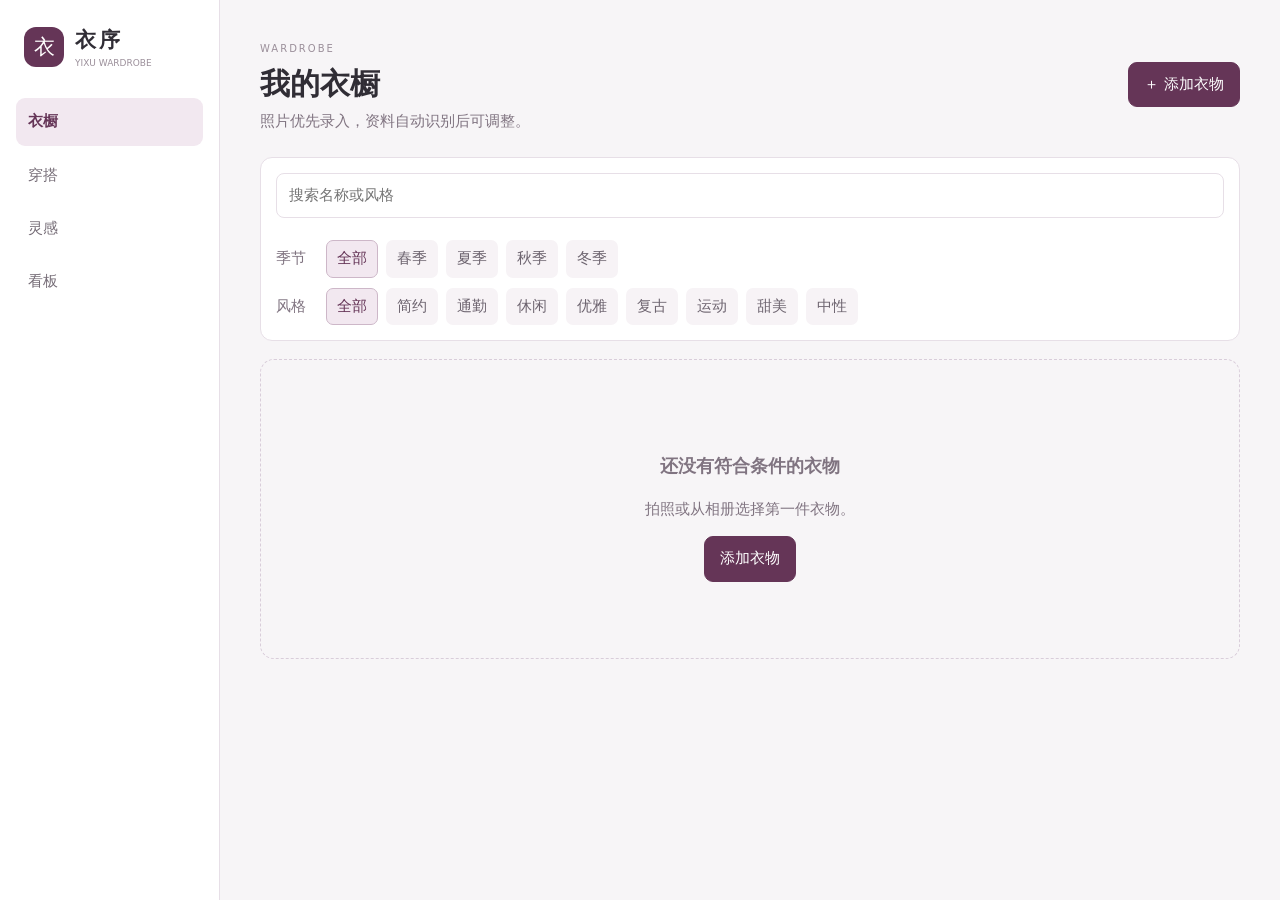
==== 衣序-离线版.html @ d44f5e80 "Add standalone offline HTML edition" ====
<!doctype html>
<html lang="zh-CN">
<head>
<meta charset="utf-8"><meta name="viewport" content="width=device-width,initial-scale=1,viewport-fit=cover">
<meta name="theme-color" content="#653557"><title>衣序 · 离线衣橱</title>
<style>
:root{--p:#653557;--ph:#7d4a6d;--bg:#f7f5f7;--card:#fff;--text:#302d35;--muted:#807481;--line:#e7dfe7;--soft:#f2e8f0;--danger:#a74455}*{box-sizing:border-box}body{margin:0;background:var(--bg);color:var(--text);font:15px/1.55 system-ui,"PingFang SC","Microsoft YaHei",sans-serif}button,input,select,textarea{font:inherit}button{cursor:pointer}.shell{min-height:100vh;padding-left:220px}.side{position:fixed;inset:0 auto 0 0;width:220px;background:#fff;border-right:1px solid var(--line);padding:24px 16px;z-index:10}.brand{display:flex;gap:11px;align-items:center;margin:0 8px 28px}.mark{width:40px;height:40px;border-radius:12px;background:var(--p);color:#fff;display:grid;place-items:center;font-size:21px}.brand b{font-size:21px;letter-spacing:3px}.brand small{display:block;color:#9b8f9a;font-size:9px}.nav{display:grid;gap:6px}.nav button,.bottom button{border:0;background:transparent;color:#766d77;border-radius:9px;padding:12px;text-align:left}.nav button.on,.bottom button.on{background:var(--soft);color:var(--p);font-weight:700}.main{padding:36px 40px 90px;max-width:1400px;margin:auto}.head{display:flex;align-items:center;justify-content:space-between;gap:16px;margin-bottom:24px}.head h1{font-size:30px;margin:2px 0}.head p{margin:0;color:var(--muted)}.eyebrow{font-size:10px;letter-spacing:2px;color:#9b8f9a}.btn{border:1px solid var(--line);background:#fff;color:var(--p);border-radius:9px;padding:10px 15px}.btn.primary{background:var(--p);border-color:var(--p);color:#fff}.filters{background:#fff;border:1px solid var(--line);border-radius:12px;padding:15px;margin-bottom:18px}.search{width:100%;border:1px solid var(--line);border-radius:8px;padding:10px 12px;margin-bottom:12px}.filter{display:flex;gap:8px;align-items:center;margin-top:10px;overflow:auto}.filter>span{color:var(--muted);min-width:42px}.chip{white-space:nowrap;border:1px solid transparent;background:#f7f3f6;color:#6e6570;border-radius:7px;padding:6px 10px}.chip.on{background:var(--soft);border-color:#cdb7c8;color:var(--p)}.grid{display:grid;grid-template-columns:repeat(4,minmax(0,1fr));gap:16px}.card{background:#fff;border:1px solid var(--line);border-radius:12px;overflow:hidden}.photo{height:220px;background:#fff;padding:12px;display:grid;place-items:center}.photo img{width:100%;height:100%;object-fit:contain}.body{padding:13px;border-top:1px solid #f1ebf0}.body b,.body small{display:block}.body small{color:var(--muted)}.empty{min-height:300px;border:1px dashed #d9cdda;border-radius:14px;display:grid;place-items:center;text-align:center;color:var(--muted);padding:30px}.modal{position:fixed;inset:0;background:#2d253080;z-index:50;display:grid;place-items:center;padding:12px}.dialog{background:#fff;width:min(720px,100%);max-height:94vh;overflow:auto;border-radius:16px;padding:24px}.dialog h2{margin:0}.dialog .close{float:right;border:0;background:transparent;font-size:22px}.upload{border:1px dashed #cdbdca;border-radius:11px;padding:12px;text-align:center;background:#fbf8fb}.preview{height:230px}.preview img{width:100%;height:100%;object-fit:contain}.upload-actions{display:flex;justify-content:center;gap:8px;margin-top:10px;flex-wrap:wrap}.form{display:grid;grid-template-columns:1fr 1fr;gap:12px;margin-top:14px}.form label,.full{display:grid;gap:5px;color:#756a74}.form input,.form select,.full input,.full textarea{width:100%;border:1px solid var(--line);border-radius:8px;padding:9px;background:#fff}.checks{display:flex;gap:12px;flex-wrap:wrap;margin:14px 0}.actions{display:flex;justify-content:flex-end;gap:8px;margin-top:18px}.outfits{display:grid;grid-template-columns:repeat(3,1fr);gap:15px}.collage{height:240px;display:grid;grid-template-columns:1fr 1fr;padding:10px}.collage img{width:100%;height:100%;object-fit:contain}.tryon{display:grid;grid-template-columns:1fr 1.2fr;gap:18px}.stage{height:430px;border:1px solid var(--line);border-radius:13px;position:relative;background:linear-gradient(45deg,#f4eff3 25%,transparent 25%),linear-gradient(-45deg,#f4eff3 25%,transparent 25%);background-size:20px 20px;overflow:hidden}.person{position:absolute;inset:22px;margin:auto;width:48%;height:88%;opacity:.48}.layer{position:absolute;width:44%;height:34%;object-fit:contain}.l0{left:2%;top:4%}.l1{right:2%;top:28%}.l2{left:2%;bottom:4%}.l3{right:2%;bottom:4%}.picker{max-height:430px;overflow:auto}.picker h3{font-size:13px;color:var(--muted)}.minis{display:grid;grid-template-columns:repeat(3,1fr);gap:7px}.minis button{border:1px solid var(--line);border-radius:8px;background:#fff;padding:5px}.minis button.on{border-color:var(--p);background:var(--soft)}.minis img{width:100%;height:72px;object-fit:contain}.inspo{columns:3;column-gap:15px}.inspo .card{break-inside:avoid;margin-bottom:15px}.inspo .photo{height:auto;aspect-ratio:4/5}.inspo .photo img{object-fit:cover}.metrics{display:grid;grid-template-columns:repeat(4,1fr);gap:12px}.metric,.panel{background:#fff;border:1px solid var(--line);border-radius:11px;padding:17px}.metric span{display:block;color:var(--muted);font-size:12px}.metric strong{font-size:27px}.panels{display:grid;grid-template-columns:1fr 1fr;gap:15px;margin-top:16px}.row{display:flex;align-items:center;gap:10px;border-bottom:1px solid #f0eaf0;padding:8px 0}.row img{width:45px;height:45px;object-fit:contain}.danger{color:var(--danger);border:0;background:transparent}.bottom{display:none}.toast{position:fixed;left:50%;bottom:20px;transform:translateX(-50%);background:#352c34;color:#fff;padding:9px 14px;border-radius:8px;z-index:80}
@media(max-width:800px){.shell{padding-left:0}.side{display:none}.main{padding:24px 15px 88px}.bottom{display:grid;position:fixed;bottom:0;left:0;right:0;height:68px;background:#fff;border-top:1px solid var(--line);grid-template-columns:repeat(4,1fr);z-index:20}.bottom button{text-align:center;font-size:12px;padding:5px}.head{align-items:flex-start;flex-wrap:wrap}.head .btn{flex:none}.grid{grid-template-columns:repeat(2,1fr);gap:10px}.photo{height:165px}.form,.tryon,.panels{grid-template-columns:1fr}.outfits{grid-template-columns:1fr}.stage{height:350px}.metrics{grid-template-columns:1fr 1fr}.inspo{columns:2}.picker{max-height:330px}}@media(max-width:430px){.inspo{columns:1}.minis{grid-template-columns:repeat(2,1fr)}}
</style></head>
<body><div class="shell"><aside class="side"><div class="brand"><span class="mark">衣</span><span><b>衣序</b><small>YIXU WARDROBE</small></span></div><nav class="nav" id="sideNav"></nav></aside><main class="main" id="app"></main><nav class="bottom" id="bottomNav"></nav></div><div id="overlay"></div><script>
const CATS=['上衣','裤装','半身裙','连衣裙','外套','鞋履','包袋','配饰','其他'],SEAS=['春季','夏季','秋季','冬季'],STYLES=['简约','通勤','休闲','优雅','复古','运动','甜美','中性'],THICK=['轻薄','适中','厚实'];
let page='closet',items=[],outfits=[],inspirations=[],season='',style='',query='',draft=null,selected=[];const app=document.querySelector('#app'),overlay=document.querySelector('#overlay');
function db(){return new Promise((ok,no)=>{const q=indexedDB.open('yixu-standalone',1);q.onupgradeneeded=()=>['items','outfits','inspirations'].forEach(s=>q.result.objectStoreNames.contains(s)||q.result.createObjectStore(s,{keyPath:'id'}));q.onsuccess=()=>ok(q.result);q.onerror=()=>no(q.error)})}
async function all(store){const d=await db();return new Promise((ok,no)=>{const q=d.transaction(store).objectStore(store).getAll();q.onsuccess=()=>ok(q.result);q.onerror=()=>no(q.error)})}async function put(store,value){const d=await db();return new Promise((ok,no)=>{const q=d.transaction(store,'readwrite').objectStore(store).put(value);q.onsuccess=ok;q.onerror=()=>no(q.error)})}async function del(store,id){const d=await db();return new Promise(ok=>{const q=d.transaction(store,'readwrite').objectStore(store).delete(id);q.onsuccess=ok})}
async function load(){[items,outfits,inspirations]=await Promise.all([all('items'),all('outfits'),all('inspirations')]);render()}
const nav=[['closet','衣橱'],['outfits','穿搭'],['inspiration','灵感'],['dashboard','看板']];function navs(){for(const id of ['sideNav','bottomNav'])document.querySelector('#'+id).innerHTML=nav.map(([k,v])=>`<button class="${page===k?'on':''}" onclick="go('${k}')">${v}</button>`).join('')}function go(p){page=p;navs();render()}
function esc(v=''){return String(v).replace(/[&<>"']/g,c=>({'&':'&amp;','<':'&lt;','>':'&gt;','"':'&quot;',"'":'&#39;'}[c]))}function url(blob){return URL.createObjectURL(blob)}function toast(s){const n=document.createElement('div');n.className='toast';n.textContent=s;document.body.append(n);setTimeout(()=>n.remove(),1800)}
function head(en,title,copy,action=''){return `<div class="head"><div><span class="eyebrow">${en}</span><h1>${title}</h1><p>${copy}</p></div>${action}</div>`}
function render(){navs();if(page==='closet')closet();if(page==='outfits')outfitPage();if(page==='inspiration')inspoPage();if(page==='dashboard')dashboard()}
function closet(){const result=items.filter(x=>(!query||[x.name,x.category,...x.styles].join(' ').toLowerCase().includes(query.toLowerCase()))&&(!season||x.seasons.includes(season))&&(!style||x.styles.includes(style)));app.innerHTML=head('WARDROBE','我的衣橱','照片优先录入，资料自动识别后可调整。','<button class="btn primary" onclick="addItem()">＋ 添加衣物</button>')+`<section class="filters"><input class="search" placeholder="搜索名称或风格" value="${esc(query)}" oninput="query=this.value;closet()"><div class="filter"><span>季节</span>${['',...SEAS].map(x=>`<button class="chip ${season===x?'on':''}" onclick="season='${x}';closet()">${x||'全部'}</button>`).join('')}</div><div class="filter"><span>风格</span>${['',...STYLES].map(x=>`<button class="chip ${style===x?'on':''}" onclick="style='${x}';closet()">${x||'全部'}</button>`).join('')}</div></section>`+(result.length?`<div class="grid">${result.map(x=>`<article class="card"><div class="photo"><img src="${url(x.image)}"></div><div class="body"><b>${esc(x.category)}</b><small>${esc(x.color)} · ${esc(x.seasons.join(' / ')||'未设季节')}</small><small>${esc(x.styles.join(' / ')||'未设风格')}</small><button class="danger" onclick="removeItem('${x.id}')">删除</button></div></article>`).join('')}</div>`:`<div class="empty"><div><h3>还没有符合条件的衣物</h3><p>拍照或从相册选择第一件衣物。</p><button class="btn primary" onclick="addItem()">添加衣物</button></div></div>`)}
function addItem(){draft={category:'',color:'',seasons:[],styles:[],thickness:'',brand:'',price:'',purchaseDate:'',notes:'',image:null};itemModal()}
function itemModal(){overlay.innerHTML=`<div class="modal"><section class="dialog"><button class="close" onclick="closeModal()">×</button><h2>添加衣物</h2><p>照片在本机处理为透明背景，并进行基础识别。</p><div class="upload">${draft.image?`<div class="preview"><img src="${url(draft.image)}"></div>`:'<div class="preview" style="display:grid;place-items:center">添加衣物照片 *</div>'}<div class="upload-actions"><label class="btn">从相册选择<input hidden type="file" accept="image/*" onchange="pickPhoto(this.files[0])"></label><label class="btn">拍照<input hidden type="file" accept="image/*" capture="environment" onchange="pickPhoto(this.files[0])"></label></div></div><div class="form"><label>分类<select onchange="draft.category=this.value">${opts(CATS,draft.category)}</select></label><label>颜色<input value="${esc(draft.color)}" onchange="draft.color=this.value"></label><label>薄厚<select onchange="draft.thickness=this.value">${opts(THICK,draft.thickness)}</select></label><label>风格<select onchange="draft.styles=this.value?[this.value]:[]">${opts(STYLES,draft.styles[0])}</select></label><label>品牌<input value="${esc(draft.brand)}" onchange="draft.brand=this.value"></label><label>购买价格<input type="number" min="0" value="${draft.price}" onchange="draft.price=this.value"></label><label>购买日期<input type="date" value="${draft.purchaseDate}" onchange="draft.purchaseDate=this.value"></label></div><div class="checks">${SEAS.map(s=>`<label><input type="checkbox" ${draft.seasons.includes(s)?'checked':''} onchange="this.checked?draft.seasons.push('${s}'):draft.seasons=draft.seasons.filter(x=>x!=='${s}')">${s}</label>`).join('')}</div><label class="full">备注<textarea onchange="draft.notes=this.value">${esc(draft.notes)}</textarea></label><div class="actions"><button class="btn" onclick="closeModal()">取消</button><button class="btn primary" onclick="saveItem()">保存衣物</button></div></section></div>`}
function opts(arr,value){return '<option value="">请选择</option>'+arr.map(x=>`<option ${x===value?'selected':''}>${x}</option>`).join('')}
async function pickPhoto(file){if(!file)return;toast('正在本机处理照片…');const out=await processImage(file);Object.assign(draft,out.tags,{image:out.image,name:out.tags.color+out.tags.category});itemModal();toast('已完成透明化和基础识别')}
async function processImage(file){const bm=await createImageBitmap(file),scale=Math.min(1,1200/Math.max(bm.width,bm.height)),c=document.createElement('canvas');c.width=bm.width*scale;c.height=bm.height*scale;const x=c.getContext('2d',{willReadFrequently:true});x.drawImage(bm,0,0,c.width,c.height);bm.close();const d=x.getImageData(0,0,c.width,c.height),p=d.data,w=c.width,h=c.height,ids=[0,(w-1)*4,(h-1)*w*4,(h*w-1)*4],bg=[0,1,2].map(k=>ids.reduce((s,i)=>s+p[i+k],0)/4);let R=0,G=0,B=0,n=0,minX=w,maxX=0,minY=h,maxY=0;for(let yy=0;yy<h;yy++)for(let xx=0;xx<w;xx++){let i=(yy*w+xx)*4,dd=Math.hypot(p[i]-bg[0],p[i+1]-bg[1],p[i+2]-bg[2]);if(dd<34)p[i+3]=0;else{R+=p[i];G+=p[i+1];B+=p[i+2];n++;minX=Math.min(minX,xx);maxX=Math.max(maxX,xx);minY=Math.min(minY,yy);maxY=Math.max(maxY,yy)}}x.putImageData(d,0,0);R/=n;G/=n;B/=n;const colors=[['黑色',30,30,30],['白色',235,235,235],['灰色',135,135,135],['米色',210,195,165],['棕色',115,74,48],['红色',180,55,58],['粉色',220,145,165],['绿色',70,130,85],['蓝色',65,105,170],['紫色',120,80,145]];let color=colors.sort((a,b)=>Math.hypot(R-a[1],G-a[2],B-a[3])-Math.hypot(R-b[1],G-b[2],B-b[3]))[0][0],ratio=(maxX-minX)/Math.max(1,maxY-minY),category=ratio>1.35?'配饰':ratio<.42?'裤装':'上衣',thickness=category==='外套'?'厚实':category.includes('裙')?'轻薄':'适中',seasons=thickness==='厚实'?['秋季','冬季']:thickness==='轻薄'?['春季','夏季']:['春季','秋季'],styles=[(R+G+B)/3>185?'简约':(R+G+B)/3<80?'通勤':'休闲'];const image=await new Promise(ok=>c.toBlob(ok,'image/png'));return{image,tags:{category,color,thickness,seasons,styles}}}
async function saveItem(){if(!draft.image)return toast('请先添加照片');if(!draft.category)return toast('请选择分类');draft.id=crypto.randomUUID();draft.createdAt=new Date().toISOString();draft.price=draft.price?Number(draft.price):null;await put('items',draft);closeModal();await load();toast('衣物已保存')}
async function removeItem(id){if(!confirm('确定删除这件衣物吗？'))return;await del('items',id);await load()}
function closeModal(){overlay.innerHTML=''}
function outfitPage(){app.innerHTML=head('OUTFITS','穿搭试衣间','从衣橱挑选单品，在虚拟小人上组合预览。','<button class="btn primary" onclick="openTryon()">＋ 创建穿搭</button>')+(outfits.length?`<div class="outfits">${outfits.map(o=>`<article class="card"><div class="collage">${o.itemIds.map(id=>{const x=items.find(i=>i.id===id);return x?`<img src="${url(x.image)}">`:''}).join('')}</div><div class="body"><b>${o.itemIds.length} 件单品</b><button class="danger" onclick="removeOutfit('${o.id}')">删除</button></div></article>`).join('')}</div>`:'<div class="empty"><div><h3>还没有穿搭方案</h3><button class="btn primary" onclick="openTryon()">开始搭配</button></div></div>')}
function openTryon(){selected=[];tryonModal()}function group(cat){return ['上衣'].includes(cat)?'上装':['裤装','半身裙','连衣裙'].includes(cat)?'下装':cat==='外套'?'外套':'鞋包配饰'}function choose(id){const item=items.find(x=>x.id===id),g=group(item.category);selected=selected.filter(x=>group(items.find(i=>i.id===x).category)!==g);selected.push(id);tryonModal()}
function tryonModal(){const chosen=selected.map(id=>items.find(x=>x.id===id));overlay.innerHTML=`<div class="modal"><section class="dialog"><button class="close" onclick="closeModal()">×</button><h2>虚拟试衣</h2><div class="tryon"><div class="stage"><svg class="person" viewBox="0 0 100 260"><circle cx="50" cy="27" r="22" fill="#bdaab7"/><path d="M28 55 Q50 44 72 55 L83 145 68 155 72 253 53 253 50 167 47 253 28 253 32 155 17 145Z" fill="#bdaab7"/></svg>${chosen.map((x,i)=>`<img class="layer l${i}" src="${url(x.image)}">`).join('')}</div><div class="picker">${['上装','下装','外套','鞋包配饰'].map(g=>`<h3>${g}</h3><div class="minis">${items.filter(x=>group(x.category)===g).map(x=>`<button class="${selected.includes(x.id)?'on':''}" onclick="choose('${x.id}')"><img src="${url(x.image)}"><small>${x.category}</small></button>`).join('')}</div>`).join('')}</div></div><div class="actions"><button class="btn" onclick="closeModal()">取消</button><button class="btn primary" onclick="saveOutfit()">保存方案</button></div></section></div>`}
async function saveOutfit(){if(!selected.length)return toast('请先选择衣物');await put('outfits',{id:crypto.randomUUID(),itemIds:[...selected],createdAt:new Date().toISOString()});closeModal();await load();toast('穿搭已保存')}async function removeOutfit(id){await del('outfits',id);await load()}
function inspoPage(){app.innerHTML=head('INSPIRATION','收藏灵感','只保存参考图片，以及可选的品牌、价格和想买的单品。','<button class="btn primary" onclick="inspoModal()">＋ 上传灵感</button>')+(inspirations.length?`<div class="inspo">${inspirations.map(x=>`<article class="card"><div class="photo"><img src="${url(x.image)}"></div><div class="body">${x.brand?`<small>品牌：${esc(x.brand)}</small>`:''}${x.price?`<small>价格：¥${x.price}</small>`:''}${x.wanted?`<small>想买：${esc(x.wanted)}</small>`:''}<button class="danger" onclick="removeInspo('${x.id}')">删除</button></div></article>`).join('')}</div>`:'<div class="empty"><div><h3>还没有收藏灵感</h3><button class="btn primary" onclick="inspoModal()">上传图片</button></div></div>')}
function inspoModal(){draft={image:null,brand:'',price:'',wanted:''};overlay.innerHTML=`<div class="modal"><section class="dialog"><button class="close" onclick="closeModal()">×</button><h2>上传穿搭参考</h2><label class="upload"><div class="preview" style="display:grid;place-items:center">选择穿搭图片 *</div><input hidden type="file" accept="image/*" onchange="draft.image=this.files[0];toast('图片已选择')"></label><div class="form"><label>品牌（选填）<input onchange="draft.brand=this.value"></label><label>价格（选填）<input type="number" min="0" onchange="draft.price=this.value"></label></div><label class="full">想买的单品（选填）<input onchange="draft.wanted=this.value"></label><div class="actions"><button class="btn" onclick="closeModal()">取消</button><button class="btn primary" onclick="saveInspo()">收藏</button></div></section></div>`}
async function saveInspo(){if(!draft.image)return toast('请先选择图片');await put('inspirations',{...draft,id:crypto.randomUUID(),price:draft.price?Number(draft.price):null,createdAt:new Date().toISOString()});closeModal();await load()}async function removeInspo(id){await del('inspirations',id);await load()}
function dashboard(){const month=new Date().toISOString().slice(0,7),buy=items.filter(x=>x.purchaseDate&&x.purchaseDate.startsWith(month)),idle=items.filter(x=>x.status==='闲置');app.innerHTML=head('MONTHLY REVIEW','月度复盘','根据本机衣橱数据回顾购买与风格。')+`<div class="metrics"><div class="metric"><span>衣物</span><strong>${items.length}</strong></div><div class="metric"><span>本月购买</span><strong>${buy.length}</strong></div><div class="metric"><span>穿搭方案</span><strong>${outfits.length}</strong></div><div class="metric"><span>灵感</span><strong>${inspirations.length}</strong></div></div><div class="panels"><section class="panel"><h2>本月购买</h2>${buy.length?buy.map(x=>`<div class="row"><img src="${url(x.image)}"><b>${x.category}</b></div>`).join(''):'<p>本月还没有购买记录。</p>'}<button class="btn" onclick="go('closet')">打开衣橱</button></section><section class="panel"><h2>下月风格方向</h2><div>${[...new Set(items.flatMap(x=>x.styles))].map(x=>`<span class="chip on">${x}</span>`).join('')||'<p>收藏灵感后再慢慢确定。</p>'}</div><button class="btn" onclick="go('inspiration')">连接灵感页</button></section></div>`}
load().catch(e=>{app.innerHTML='<div class="empty"><div><h3>无法打开本地数据</h3><p>'+esc(e.message)+'</p></div></div>'});
</script></body></html>
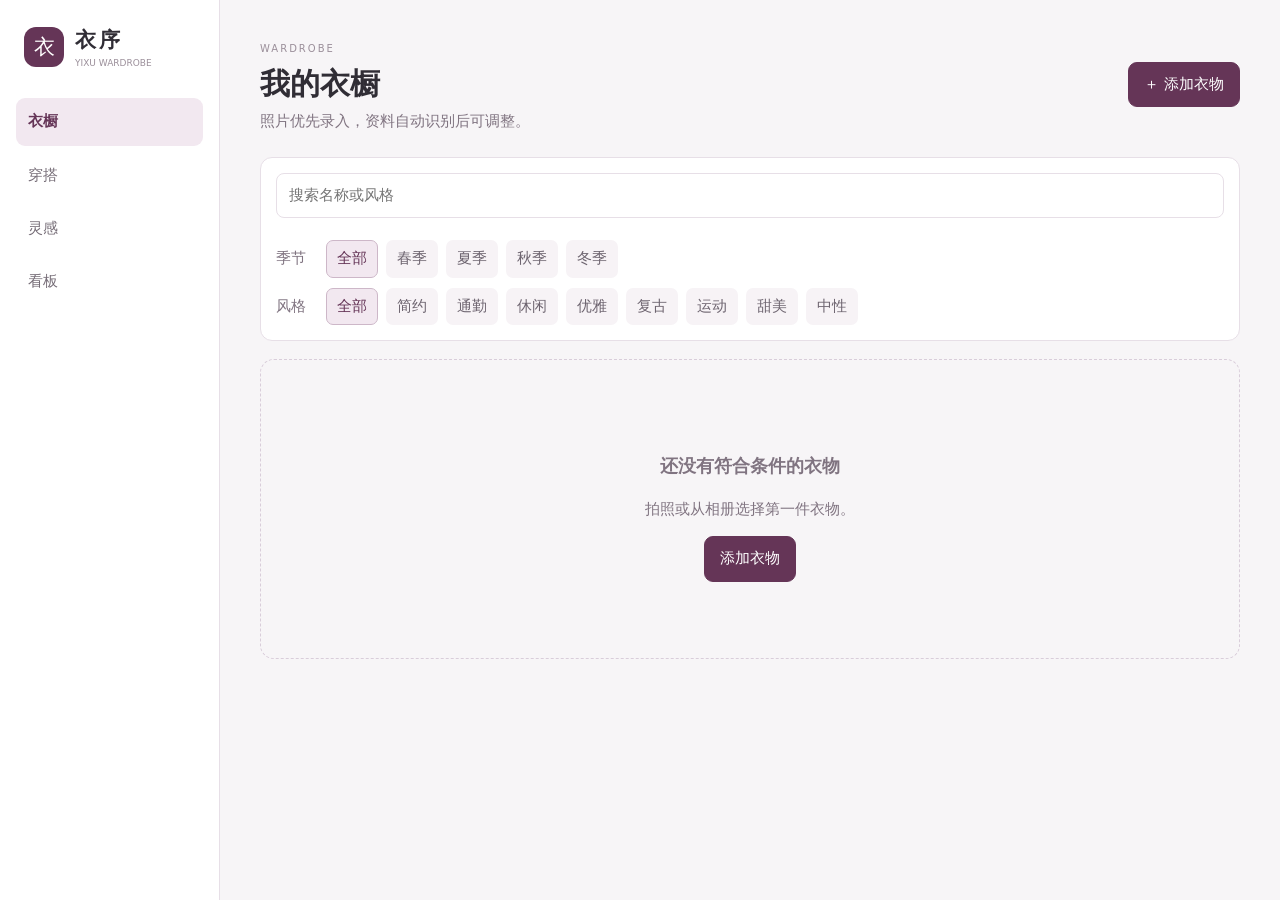
==== commit 4f0c1565: "Add swipeable wardrobe categories and counts" ====
--- a/衣序-离线版.html
+++ b/衣序-离线版.html
@@ -4,8 +4,8 @@
 <meta charset="utf-8"><meta name="viewport" content="width=device-width,initial-scale=1,viewport-fit=cover">
 <meta name="theme-color" content="#653557"><title>衣序 · 离线衣橱</title>
 <style>
-:root{--p:#653557;--ph:#7d4a6d;--bg:#f7f5f7;--card:#fff;--text:#302d35;--muted:#807481;--line:#e7dfe7;--soft:#f2e8f0;--danger:#a74455}*{box-sizing:border-box}body{margin:0;background:var(--bg);color:var(--text);font:15px/1.55 system-ui,"PingFang SC","Microsoft YaHei",sans-serif}button,input,select,textarea{font:inherit}button{cursor:pointer}.shell{min-height:100vh;padding-left:220px}.side{position:fixed;inset:0 auto 0 0;width:220px;background:#fff;border-right:1px solid var(--line);padding:24px 16px;z-index:10}.brand{display:flex;gap:11px;align-items:center;margin:0 8px 28px}.mark{width:40px;height:40px;border-radius:12px;background:var(--p);color:#fff;display:grid;place-items:center;font-size:21px}.brand b{font-size:21px;letter-spacing:3px}.brand small{display:block;color:#9b8f9a;font-size:9px}.nav{display:grid;gap:6px}.nav button,.bottom button{border:0;background:transparent;color:#766d77;border-radius:9px;padding:12px;text-align:left}.nav button.on,.bottom button.on{background:var(--soft);color:var(--p);font-weight:700}.main{padding:36px 40px 90px;max-width:1400px;margin:auto}.head{display:flex;align-items:center;justify-content:space-between;gap:16px;margin-bottom:24px}.head h1{font-size:30px;margin:2px 0}.head p{margin:0;color:var(--muted)}.eyebrow{font-size:10px;letter-spacing:2px;color:#9b8f9a}.btn{border:1px solid var(--line);background:#fff;color:var(--p);border-radius:9px;padding:10px 15px}.btn.primary{background:var(--p);border-color:var(--p);color:#fff}.filters{background:#fff;border:1px solid var(--line);border-radius:12px;padding:15px;margin-bottom:18px}.search{width:100%;border:1px solid var(--line);border-radius:8px;padding:10px 12px;margin-bottom:12px}.filter{display:flex;gap:8px;align-items:center;margin-top:10px;overflow:auto}.filter>span{color:var(--muted);min-width:42px}.chip{white-space:nowrap;border:1px solid transparent;background:#f7f3f6;color:#6e6570;border-radius:7px;padding:6px 10px}.chip.on{background:var(--soft);border-color:#cdb7c8;color:var(--p)}.grid{display:grid;grid-template-columns:repeat(4,minmax(0,1fr));gap:16px}.card{background:#fff;border:1px solid var(--line);border-radius:12px;overflow:hidden}.photo{height:220px;background:#fff;padding:12px;display:grid;place-items:center}.photo img{width:100%;height:100%;object-fit:contain}.body{padding:13px;border-top:1px solid #f1ebf0}.body b,.body small{display:block}.body small{color:var(--muted)}.empty{min-height:300px;border:1px dashed #d9cdda;border-radius:14px;display:grid;place-items:center;text-align:center;color:var(--muted);padding:30px}.modal{position:fixed;inset:0;background:#2d253080;z-index:50;display:grid;place-items:center;padding:12px}.dialog{background:#fff;width:min(720px,100%);max-height:94vh;overflow:auto;border-radius:16px;padding:24px}.dialog h2{margin:0}.dialog .close{float:right;border:0;background:transparent;font-size:22px}.upload{border:1px dashed #cdbdca;border-radius:11px;padding:12px;text-align:center;background:#fbf8fb}.preview{height:230px}.preview img{width:100%;height:100%;object-fit:contain}.upload-actions{display:flex;justify-content:center;gap:8px;margin-top:10px;flex-wrap:wrap}.form{display:grid;grid-template-columns:1fr 1fr;gap:12px;margin-top:14px}.form label,.full{display:grid;gap:5px;color:#756a74}.form input,.form select,.full input,.full textarea{width:100%;border:1px solid var(--line);border-radius:8px;padding:9px;background:#fff}.checks{display:flex;gap:12px;flex-wrap:wrap;margin:14px 0}.actions{display:flex;justify-content:flex-end;gap:8px;margin-top:18px}.outfits{display:grid;grid-template-columns:repeat(3,1fr);gap:15px}.collage{height:240px;display:grid;grid-template-columns:1fr 1fr;padding:10px}.collage img{width:100%;height:100%;object-fit:contain}.tryon{display:grid;grid-template-columns:1fr 1.2fr;gap:18px}.stage{height:430px;border:1px solid var(--line);border-radius:13px;position:relative;background:linear-gradient(45deg,#f4eff3 25%,transparent 25%),linear-gradient(-45deg,#f4eff3 25%,transparent 25%);background-size:20px 20px;overflow:hidden}.person{position:absolute;inset:22px;margin:auto;width:48%;height:88%;opacity:.48}.layer{position:absolute;width:44%;height:34%;object-fit:contain}.l0{left:2%;top:4%}.l1{right:2%;top:28%}.l2{left:2%;bottom:4%}.l3{right:2%;bottom:4%}.picker{max-height:430px;overflow:auto}.picker h3{font-size:13px;color:var(--muted)}.minis{display:grid;grid-template-columns:repeat(3,1fr);gap:7px}.minis button{border:1px solid var(--line);border-radius:8px;background:#fff;padding:5px}.minis button.on{border-color:var(--p);background:var(--soft)}.minis img{width:100%;height:72px;object-fit:contain}.inspo{columns:3;column-gap:15px}.inspo .card{break-inside:avoid;margin-bottom:15px}.inspo .photo{height:auto;aspect-ratio:4/5}.inspo .photo img{object-fit:cover}.metrics{display:grid;grid-template-columns:repeat(4,1fr);gap:12px}.metric,.panel{background:#fff;border:1px solid var(--line);border-radius:11px;padding:17px}.metric span{display:block;color:var(--muted);font-size:12px}.metric strong{font-size:27px}.panels{display:grid;grid-template-columns:1fr 1fr;gap:15px;margin-top:16px}.row{display:flex;align-items:center;gap:10px;border-bottom:1px solid #f0eaf0;padding:8px 0}.row img{width:45px;height:45px;object-fit:contain}.danger{color:var(--danger);border:0;background:transparent}.bottom{display:none}.toast{position:fixed;left:50%;bottom:20px;transform:translateX(-50%);background:#352c34;color:#fff;padding:9px 14px;border-radius:8px;z-index:80}
-@media(max-width:800px){.shell{padding-left:0}.side{display:none}.main{padding:24px 15px 88px}.bottom{display:grid;position:fixed;bottom:0;left:0;right:0;height:68px;background:#fff;border-top:1px solid var(--line);grid-template-columns:repeat(4,1fr);z-index:20}.bottom button{text-align:center;font-size:12px;padding:5px}.head{align-items:flex-start;flex-wrap:wrap}.head .btn{flex:none}.grid{grid-template-columns:repeat(2,1fr);gap:10px}.photo{height:165px}.form,.tryon,.panels{grid-template-columns:1fr}.outfits{grid-template-columns:1fr}.stage{height:350px}.metrics{grid-template-columns:1fr 1fr}.inspo{columns:2}.picker{max-height:330px}}@media(max-width:430px){.inspo{columns:1}.minis{grid-template-columns:repeat(2,1fr)}}
+:root{--p:#653557;--ph:#7d4a6d;--bg:#f7f5f7;--card:#fff;--text:#302d35;--muted:#807481;--line:#e7dfe7;--soft:#f2e8f0;--danger:#a74455}*{box-sizing:border-box}body{margin:0;background:var(--bg);color:var(--text);font:15px/1.55 system-ui,"PingFang SC","Microsoft YaHei",sans-serif}button,input,select,textarea{font:inherit}button{cursor:pointer}.shell{min-height:100vh;padding-left:220px}.side{position:fixed;inset:0 auto 0 0;width:220px;background:#fff;border-right:1px solid var(--line);padding:24px 16px;z-index:10}.brand{display:flex;gap:11px;align-items:center;margin:0 8px 28px}.mark{width:40px;height:40px;border-radius:12px;background:var(--p);color:#fff;display:grid;place-items:center;font-size:21px}.brand b{font-size:21px;letter-spacing:3px}.brand small{display:block;color:#9b8f9a;font-size:9px}.nav{display:grid;gap:6px}.nav button,.bottom button{border:0;background:transparent;color:#766d77;border-radius:9px;padding:12px;text-align:left}.nav button.on,.bottom button.on{background:var(--soft);color:var(--p);font-weight:700}.main{padding:36px 40px 90px;max-width:1400px;margin:auto}.head{display:flex;align-items:center;justify-content:space-between;gap:16px;margin-bottom:24px}.head h1{font-size:30px;margin:2px 0}.head p{margin:0;color:var(--muted)}.eyebrow{font-size:10px;letter-spacing:2px;color:#9b8f9a}.btn{border:1px solid var(--line);background:#fff;color:var(--p);border-radius:9px;padding:10px 15px}.btn.primary{background:var(--p);border-color:var(--p);color:#fff}.filters{background:#fff;border:1px solid var(--line);border-radius:12px;padding:15px;margin-bottom:18px}.search{width:100%;border:1px solid var(--line);border-radius:8px;padding:10px 12px;margin-bottom:12px}.filter{display:flex;gap:8px;align-items:center;margin-top:10px;overflow:auto}.filter>span{color:var(--muted);min-width:42px}.chip{white-space:nowrap;border:1px solid transparent;background:#f7f3f6;color:#6e6570;border-radius:7px;padding:6px 10px}.chip.on{background:var(--soft);border-color:#cdb7c8;color:var(--p)}.grid{display:grid;grid-template-columns:repeat(4,minmax(0,1fr));gap:16px}.card{background:#fff;border:1px solid var(--line);border-radius:12px;overflow:hidden}.closet-groups{display:grid;gap:16px}.category-section{background:#fff;border:1px solid var(--line);border-radius:12px;padding:15px}.category-head{display:flex;align-items:center;justify-content:space-between;margin-bottom:12px}.category-head h2{font-size:17px;margin:0}.category-head span{color:var(--muted);font-size:13px}.category-rail{display:flex;gap:12px;overflow-x:auto;overscroll-behavior-inline:contain;scroll-snap-type:inline mandatory;scrollbar-width:thin;padding:1px 1px 8px;-webkit-overflow-scrolling:touch}.category-rail .card{flex:0 0 210px;scroll-snap-align:start}.photo{height:220px;background:#fff;padding:12px;display:grid;place-items:center}.photo img{width:100%;height:100%;object-fit:contain}.body{padding:13px;border-top:1px solid #f1ebf0}.body b,.body small{display:block}.body small{color:var(--muted)}.empty{min-height:300px;border:1px dashed #d9cdda;border-radius:14px;display:grid;place-items:center;text-align:center;color:var(--muted);padding:30px}.modal{position:fixed;inset:0;background:#2d253080;z-index:50;display:grid;place-items:center;padding:12px}.dialog{background:#fff;width:min(720px,100%);max-height:94vh;overflow:auto;border-radius:16px;padding:24px}.dialog h2{margin:0}.dialog .close{float:right;border:0;background:transparent;font-size:22px}.upload{border:1px dashed #cdbdca;border-radius:11px;padding:12px;text-align:center;background:#fbf8fb}.preview{height:230px}.preview img{width:100%;height:100%;object-fit:contain}.upload-actions{display:flex;justify-content:center;gap:8px;margin-top:10px;flex-wrap:wrap}.form{display:grid;grid-template-columns:1fr 1fr;gap:12px;margin-top:14px}.form label,.full{display:grid;gap:5px;color:#756a74}.form input,.form select,.full input,.full textarea{width:100%;border:1px solid var(--line);border-radius:8px;padding:9px;background:#fff}.checks{display:flex;gap:12px;flex-wrap:wrap;margin:14px 0}.actions{display:flex;justify-content:flex-end;gap:8px;margin-top:18px}.outfits{display:grid;grid-template-columns:repeat(3,1fr);gap:15px}.collage{height:240px;display:grid;grid-template-columns:1fr 1fr;padding:10px}.collage img{width:100%;height:100%;object-fit:contain}.tryon{display:grid;grid-template-columns:1fr 1.2fr;gap:18px}.stage{height:430px;border:1px solid var(--line);border-radius:13px;position:relative;background:linear-gradient(45deg,#f4eff3 25%,transparent 25%),linear-gradient(-45deg,#f4eff3 25%,transparent 25%);background-size:20px 20px;overflow:hidden}.person{position:absolute;inset:22px;margin:auto;width:48%;height:88%;opacity:.48}.layer{position:absolute;width:44%;height:34%;object-fit:contain}.l0{left:2%;top:4%}.l1{right:2%;top:28%}.l2{left:2%;bottom:4%}.l3{right:2%;bottom:4%}.picker{max-height:430px;overflow:auto}.picker h3{font-size:13px;color:var(--muted)}.minis{display:grid;grid-template-columns:repeat(3,1fr);gap:7px}.minis button{border:1px solid var(--line);border-radius:8px;background:#fff;padding:5px}.minis button.on{border-color:var(--p);background:var(--soft)}.minis img{width:100%;height:72px;object-fit:contain}.inspo{columns:3;column-gap:15px}.inspo .card{break-inside:avoid;margin-bottom:15px}.inspo .photo{height:auto;aspect-ratio:4/5}.inspo .photo img{object-fit:cover}.metrics{display:grid;grid-template-columns:repeat(4,1fr);gap:12px}.metric,.panel{background:#fff;border:1px solid var(--line);border-radius:11px;padding:17px}.metric span{display:block;color:var(--muted);font-size:12px}.metric strong{font-size:27px}.panels{display:grid;grid-template-columns:1fr 1fr;gap:15px;margin-top:16px}.panel.wide{grid-column:1/-1}.category-counts{display:grid;grid-template-columns:repeat(5,minmax(0,1fr));gap:10px}.category-count{border:1px solid var(--line);border-radius:9px;padding:12px}.category-count span{display:block;color:var(--muted);font-size:12px}.category-count strong{font-size:22px}.row{display:flex;align-items:center;gap:10px;border-bottom:1px solid #f0eaf0;padding:8px 0}.row img{width:45px;height:45px;object-fit:contain}.danger{color:var(--danger);border:0;background:transparent}.bottom{display:none}.toast{position:fixed;left:50%;bottom:20px;transform:translateX(-50%);background:#352c34;color:#fff;padding:9px 14px;border-radius:8px;z-index:80}
+@media(max-width:800px){.shell{padding-left:0}.side{display:none}.main{padding:24px 15px 88px}.bottom{display:grid;position:fixed;bottom:0;left:0;right:0;height:68px;background:#fff;border-top:1px solid var(--line);grid-template-columns:repeat(4,1fr);z-index:20}.bottom button{text-align:center;font-size:12px;padding:5px}.head{align-items:flex-start;flex-wrap:wrap}.head .btn{flex:none}.grid{grid-template-columns:repeat(2,1fr);gap:10px}.category-section{padding:13px}.category-rail{margin-right:-13px;padding-right:13px}.category-rail .card{flex-basis:155px}.category-rail .photo{height:150px}.photo{height:165px}.form,.tryon,.panels{grid-template-columns:1fr}.outfits{grid-template-columns:1fr}.stage{height:350px}.metrics{grid-template-columns:1fr 1fr}.category-counts{grid-template-columns:repeat(3,minmax(0,1fr))}.inspo{columns:2}.picker{max-height:330px}}@media(max-width:430px){.inspo{columns:1}.minis{grid-template-columns:repeat(2,1fr)}.category-counts{grid-template-columns:repeat(2,minmax(0,1fr))}}
 </style></head>
 <body><div class="shell"><aside class="side"><div class="brand"><span class="mark">衣</span><span><b>衣序</b><small>YIXU WARDROBE</small></span></div><nav class="nav" id="sideNav"></nav></aside><main class="main" id="app"></main><nav class="bottom" id="bottomNav"></nav></div><div id="overlay"></div><script>
 const CATS=['上衣','裤装','半身裙','连衣裙','外套','鞋履','包袋','配饰','其他'],SEAS=['春季','夏季','秋季','冬季'],STYLES=['简约','通勤','休闲','优雅','复古','运动','甜美','中性'],THICK=['轻薄','适中','厚实'];
@@ -17,7 +17,8 @@
 function esc(v=''){return String(v).replace(/[&<>"']/g,c=>({'&':'&amp;','<':'&lt;','>':'&gt;','"':'&quot;',"'":'&#39;'}[c]))}function url(blob){return URL.createObjectURL(blob)}function toast(s){const n=document.createElement('div');n.className='toast';n.textContent=s;document.body.append(n);setTimeout(()=>n.remove(),1800)}
 function head(en,title,copy,action=''){return `<div class="head"><div><span class="eyebrow">${en}</span><h1>${title}</h1><p>${copy}</p></div>${action}</div>`}
 function render(){navs();if(page==='closet')closet();if(page==='outfits')outfitPage();if(page==='inspiration')inspoPage();if(page==='dashboard')dashboard()}
-function closet(){const result=items.filter(x=>(!query||[x.name,x.category,...x.styles].join(' ').toLowerCase().includes(query.toLowerCase()))&&(!season||x.seasons.includes(season))&&(!style||x.styles.includes(style)));app.innerHTML=head('WARDROBE','我的衣橱','照片优先录入，资料自动识别后可调整。','<button class="btn primary" onclick="addItem()">＋ 添加衣物</button>')+`<section class="filters"><input class="search" placeholder="搜索名称或风格" value="${esc(query)}" oninput="query=this.value;closet()"><div class="filter"><span>季节</span>${['',...SEAS].map(x=>`<button class="chip ${season===x?'on':''}" onclick="season='${x}';closet()">${x||'全部'}</button>`).join('')}</div><div class="filter"><span>风格</span>${['',...STYLES].map(x=>`<button class="chip ${style===x?'on':''}" onclick="style='${x}';closet()">${x||'全部'}</button>`).join('')}</div></section>`+(result.length?`<div class="grid">${result.map(x=>`<article class="card"><div class="photo"><img src="${url(x.image)}"></div><div class="body"><b>${esc(x.category)}</b><small>${esc(x.color)} · ${esc(x.seasons.join(' / ')||'未设季节')}</small><small>${esc(x.styles.join(' / ')||'未设风格')}</small><button class="danger" onclick="removeItem('${x.id}')">删除</button></div></article>`).join('')}</div>`:`<div class="empty"><div><h3>还没有符合条件的衣物</h3><p>拍照或从相册选择第一件衣物。</p><button class="btn primary" onclick="addItem()">添加衣物</button></div></div>`)}
+function itemCard(x){return `<article class="card"><div class="photo"><img src="${url(x.image)}"></div><div class="body"><b>${esc(x.category)}</b><small>${esc(x.color)} · ${esc(x.seasons.join(' / ')||'未设季节')}</small><small>${esc(x.styles.join(' / ')||'未设风格')}</small><button class="danger" onclick="removeItem('${x.id}')">删除</button></div></article>`}
+function closet(){const result=items.filter(x=>(!query||[x.name,x.category,...x.styles].join(' ').toLowerCase().includes(query.toLowerCase()))&&(!season||x.seasons.includes(season))&&(!style||x.styles.includes(style))),groups=CATS.map(category=>({category,list:result.filter(x=>x.category===category)})).filter(x=>x.list.length);app.innerHTML=head('WARDROBE','我的衣橱','照片优先录入，资料自动识别后可调整。','<button class="btn primary" onclick="addItem()">＋ 添加衣物</button>')+`<section class="filters"><input class="search" placeholder="搜索名称或风格" value="${esc(query)}" oninput="query=this.value;closet()"><div class="filter"><span>季节</span>${['',...SEAS].map(x=>`<button class="chip ${season===x?'on':''}" onclick="season='${x}';closet()">${x||'全部'}</button>`).join('')}</div><div class="filter"><span>风格</span>${['',...STYLES].map(x=>`<button class="chip ${style===x?'on':''}" onclick="style='${x}';closet()">${x||'全部'}</button>`).join('')}</div></section>`+(groups.length?`<div class="closet-groups">${groups.map(g=>`<section class="category-section"><div class="category-head"><h2>${esc(g.category)}</h2><span>${g.list.length} 件 · 左右滑动</span></div><div class="category-rail" aria-label="${esc(g.category)}衣物">${g.list.map(itemCard).join('')}</div></section>`).join('')}</div>`:`<div class="empty"><div><h3>还没有符合条件的衣物</h3><p>拍照或从相册选择第一件衣物。</p><button class="btn primary" onclick="addItem()">添加衣物</button></div></div>`)}
 function addItem(){draft={category:'',color:'',seasons:[],styles:[],thickness:'',brand:'',price:'',purchaseDate:'',notes:'',image:null};itemModal()}
 function itemModal(){overlay.innerHTML=`<div class="modal"><section class="dialog"><button class="close" onclick="closeModal()">×</button><h2>添加衣物</h2><p>照片在本机处理为透明背景，并进行基础识别。</p><div class="upload">${draft.image?`<div class="preview"><img src="${url(draft.image)}"></div>`:'<div class="preview" style="display:grid;place-items:center">添加衣物照片 *</div>'}<div class="upload-actions"><label class="btn">从相册选择<input hidden type="file" accept="image/*" onchange="pickPhoto(this.files[0])"></label><label class="btn">拍照<input hidden type="file" accept="image/*" capture="environment" onchange="pickPhoto(this.files[0])"></label></div></div><div class="form"><label>分类<select onchange="draft.category=this.value">${opts(CATS,draft.category)}</select></label><label>颜色<input value="${esc(draft.color)}" onchange="draft.color=this.value"></label><label>薄厚<select onchange="draft.thickness=this.value">${opts(THICK,draft.thickness)}</select></label><label>风格<select onchange="draft.styles=this.value?[this.value]:[]">${opts(STYLES,draft.styles[0])}</select></label><label>品牌<input value="${esc(draft.brand)}" onchange="draft.brand=this.value"></label><label>购买价格<input type="number" min="0" value="${draft.price}" onchange="draft.price=this.value"></label><label>购买日期<input type="date" value="${draft.purchaseDate}" onchange="draft.purchaseDate=this.value"></label></div><div class="checks">${SEAS.map(s=>`<label><input type="checkbox" ${draft.seasons.includes(s)?'checked':''} onchange="this.checked?draft.seasons.push('${s}'):draft.seasons=draft.seasons.filter(x=>x!=='${s}')">${s}</label>`).join('')}</div><label class="full">备注<textarea onchange="draft.notes=this.value">${esc(draft.notes)}</textarea></label><div class="actions"><button class="btn" onclick="closeModal()">取消</button><button class="btn primary" onclick="saveItem()">保存衣物</button></div></section></div>`}
 function opts(arr,value){return '<option value="">请选择</option>'+arr.map(x=>`<option ${x===value?'selected':''}>${x}</option>`).join('')}
@@ -33,6 +34,6 @@
 function inspoPage(){app.innerHTML=head('INSPIRATION','收藏灵感','只保存参考图片，以及可选的品牌、价格和想买的单品。','<button class="btn primary" onclick="inspoModal()">＋ 上传灵感</button>')+(inspirations.length?`<div class="inspo">${inspirations.map(x=>`<article class="card"><div class="photo"><img src="${url(x.image)}"></div><div class="body">${x.brand?`<small>品牌：${esc(x.brand)}</small>`:''}${x.price?`<small>价格：¥${x.price}</small>`:''}${x.wanted?`<small>想买：${esc(x.wanted)}</small>`:''}<button class="danger" onclick="removeInspo('${x.id}')">删除</button></div></article>`).join('')}</div>`:'<div class="empty"><div><h3>还没有收藏灵感</h3><button class="btn primary" onclick="inspoModal()">上传图片</button></div></div>')}
 function inspoModal(){draft={image:null,brand:'',price:'',wanted:''};overlay.innerHTML=`<div class="modal"><section class="dialog"><button class="close" onclick="closeModal()">×</button><h2>上传穿搭参考</h2><label class="upload"><div class="preview" style="display:grid;place-items:center">选择穿搭图片 *</div><input hidden type="file" accept="image/*" onchange="draft.image=this.files[0];toast('图片已选择')"></label><div class="form"><label>品牌（选填）<input onchange="draft.brand=this.value"></label><label>价格（选填）<input type="number" min="0" onchange="draft.price=this.value"></label></div><label class="full">想买的单品（选填）<input onchange="draft.wanted=this.value"></label><div class="actions"><button class="btn" onclick="closeModal()">取消</button><button class="btn primary" onclick="saveInspo()">收藏</button></div></section></div>`}
 async function saveInspo(){if(!draft.image)return toast('请先选择图片');await put('inspirations',{...draft,id:crypto.randomUUID(),price:draft.price?Number(draft.price):null,createdAt:new Date().toISOString()});closeModal();await load()}async function removeInspo(id){await del('inspirations',id);await load()}
-function dashboard(){const month=new Date().toISOString().slice(0,7),buy=items.filter(x=>x.purchaseDate&&x.purchaseDate.startsWith(month)),idle=items.filter(x=>x.status==='闲置');app.innerHTML=head('MONTHLY REVIEW','月度复盘','根据本机衣橱数据回顾购买与风格。')+`<div class="metrics"><div class="metric"><span>衣物</span><strong>${items.length}</strong></div><div class="metric"><span>本月购买</span><strong>${buy.length}</strong></div><div class="metric"><span>穿搭方案</span><strong>${outfits.length}</strong></div><div class="metric"><span>灵感</span><strong>${inspirations.length}</strong></div></div><div class="panels"><section class="panel"><h2>本月购买</h2>${buy.length?buy.map(x=>`<div class="row"><img src="${url(x.image)}"><b>${x.category}</b></div>`).join(''):'<p>本月还没有购买记录。</p>'}<button class="btn" onclick="go('closet')">打开衣橱</button></section><section class="panel"><h2>下月风格方向</h2><div>${[...new Set(items.flatMap(x=>x.styles))].map(x=>`<span class="chip on">${x}</span>`).join('')||'<p>收藏灵感后再慢慢确定。</p>'}</div><button class="btn" onclick="go('inspiration')">连接灵感页</button></section></div>`}
+function dashboard(){const month=new Date().toISOString().slice(0,7),buy=items.filter(x=>x.purchaseDate&&x.purchaseDate.startsWith(month)),idle=items.filter(x=>x.status==='闲置'),counts=CATS.map(category=>({category,count:items.filter(x=>x.category===category).length}));app.innerHTML=head('MONTHLY REVIEW','月度复盘','根据本机衣橱数据回顾购买与风格。')+`<div class="metrics"><div class="metric"><span>衣物</span><strong>${items.length}</strong></div><div class="metric"><span>本月购买</span><strong>${buy.length}</strong></div><div class="metric"><span>穿搭方案</span><strong>${outfits.length}</strong></div><div class="metric"><span>灵感</span><strong>${inspirations.length}</strong></div></div><div class="panels"><section class="panel wide"><h2>衣物分类数量</h2><div class="category-counts">${counts.map(x=>`<div class="category-count"><span>${x.category}</span><strong>${x.count}</strong></div>`).join('')}</div></section><section class="panel"><h2>本月购买</h2>${buy.length?buy.map(x=>`<div class="row"><img src="${url(x.image)}"><b>${x.category}</b></div>`).join(''):'<p>本月还没有购买记录。</p>'}<button class="btn" onclick="go('closet')">打开衣橱</button></section><section class="panel"><h2>下月风格方向</h2><div>${[...new Set(items.flatMap(x=>x.styles))].map(x=>`<span class="chip on">${x}</span>`).join('')||'<p>收藏灵感后再慢慢确定。</p>'}</div><button class="btn" onclick="go('inspiration')">连接灵感页</button></section></div>`}
 load().catch(e=>{app.innerHTML='<div class="empty"><div><h3>无法打开本地数据</h3><p>'+esc(e.message)+'</p></div></div>'});
 </script></body></html>
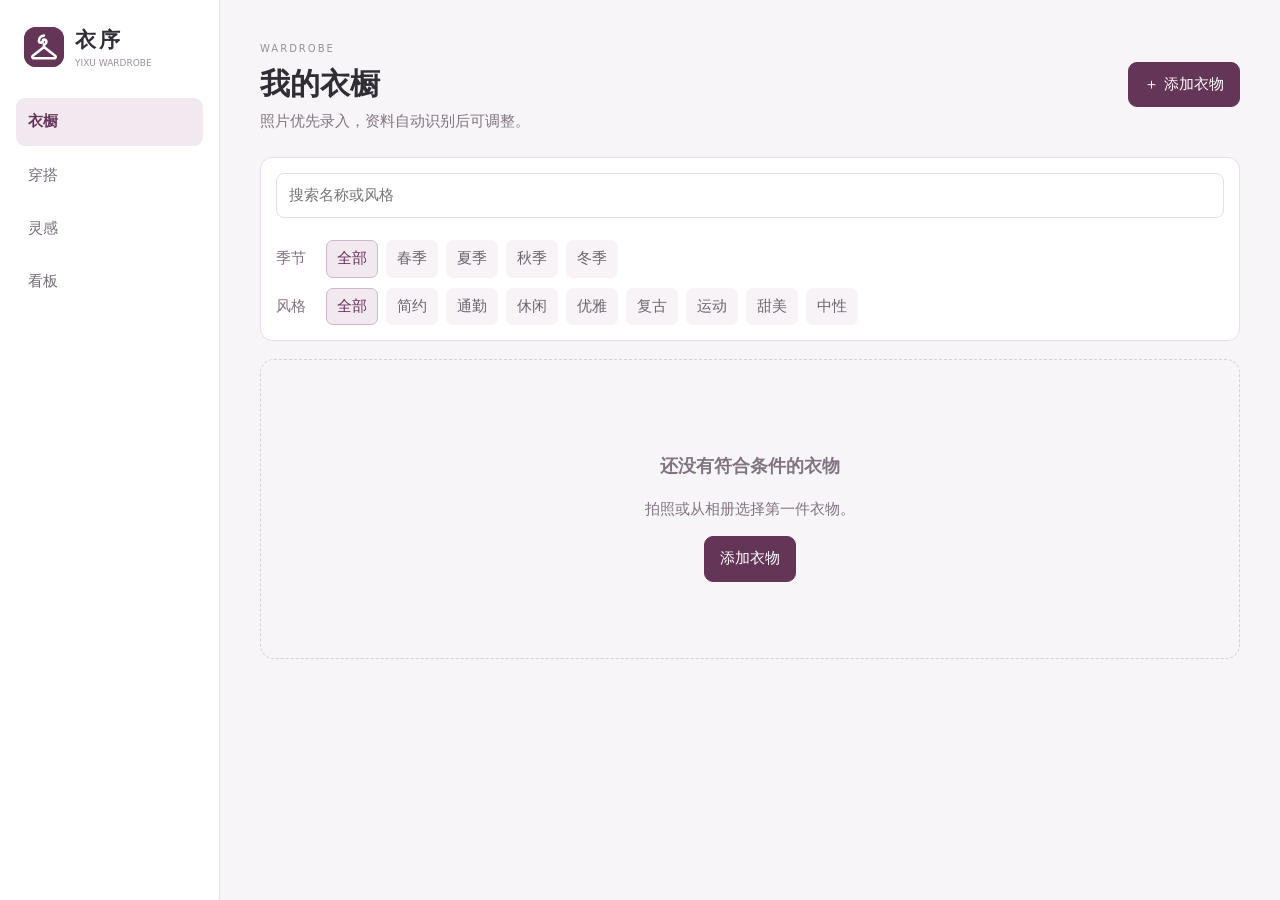
==== commit eb4ea75b: "Add hanger app icon" ====
--- a/衣序-离线版.html
+++ b/衣序-离线版.html
@@ -3,11 +3,12 @@
 <head>
 <meta charset="utf-8"><meta name="viewport" content="width=device-width,initial-scale=1,viewport-fit=cover">
 <meta name="theme-color" content="#653557"><title>衣序 · 离线衣橱</title>
+<link rel="icon" type="image/svg+xml" href="./app-icon.svg"><link rel="icon" type="image/png" sizes="32x32" href="./favicon-32.png"><link rel="apple-touch-icon" sizes="180x180" href="./apple-touch-icon.png"><link rel="manifest" href="./manifest.webmanifest">
 <style>
-:root{--p:#653557;--ph:#7d4a6d;--bg:#f7f5f7;--card:#fff;--text:#302d35;--muted:#807481;--line:#e7dfe7;--soft:#f2e8f0;--danger:#a74455}*{box-sizing:border-box}body{margin:0;background:var(--bg);color:var(--text);font:15px/1.55 system-ui,"PingFang SC","Microsoft YaHei",sans-serif}button,input,select,textarea{font:inherit}button{cursor:pointer}.shell{min-height:100vh;padding-left:220px}.side{position:fixed;inset:0 auto 0 0;width:220px;background:#fff;border-right:1px solid var(--line);padding:24px 16px;z-index:10}.brand{display:flex;gap:11px;align-items:center;margin:0 8px 28px}.mark{width:40px;height:40px;border-radius:12px;background:var(--p);color:#fff;display:grid;place-items:center;font-size:21px}.brand b{font-size:21px;letter-spacing:3px}.brand small{display:block;color:#9b8f9a;font-size:9px}.nav{display:grid;gap:6px}.nav button,.bottom button{border:0;background:transparent;color:#766d77;border-radius:9px;padding:12px;text-align:left}.nav button.on,.bottom button.on{background:var(--soft);color:var(--p);font-weight:700}.main{padding:36px 40px 90px;max-width:1400px;margin:auto}.head{display:flex;align-items:center;justify-content:space-between;gap:16px;margin-bottom:24px}.head h1{font-size:30px;margin:2px 0}.head p{margin:0;color:var(--muted)}.eyebrow{font-size:10px;letter-spacing:2px;color:#9b8f9a}.btn{border:1px solid var(--line);background:#fff;color:var(--p);border-radius:9px;padding:10px 15px}.btn.primary{background:var(--p);border-color:var(--p);color:#fff}.filters{background:#fff;border:1px solid var(--line);border-radius:12px;padding:15px;margin-bottom:18px}.search{width:100%;border:1px solid var(--line);border-radius:8px;padding:10px 12px;margin-bottom:12px}.filter{display:flex;gap:8px;align-items:center;margin-top:10px;overflow:auto}.filter>span{color:var(--muted);min-width:42px}.chip{white-space:nowrap;border:1px solid transparent;background:#f7f3f6;color:#6e6570;border-radius:7px;padding:6px 10px}.chip.on{background:var(--soft);border-color:#cdb7c8;color:var(--p)}.grid{display:grid;grid-template-columns:repeat(4,minmax(0,1fr));gap:16px}.card{background:#fff;border:1px solid var(--line);border-radius:12px;overflow:hidden}.closet-groups{display:grid;gap:16px}.category-section{background:#fff;border:1px solid var(--line);border-radius:12px;padding:15px}.category-head{display:flex;align-items:center;justify-content:space-between;margin-bottom:12px}.category-head h2{font-size:17px;margin:0}.category-head span{color:var(--muted);font-size:13px}.category-rail{display:flex;gap:12px;overflow-x:auto;overscroll-behavior-inline:contain;scroll-snap-type:inline mandatory;scrollbar-width:thin;padding:1px 1px 8px;-webkit-overflow-scrolling:touch}.category-rail .card{flex:0 0 210px;scroll-snap-align:start}.photo{height:220px;background:#fff;padding:12px;display:grid;place-items:center}.photo img{width:100%;height:100%;object-fit:contain}.body{padding:13px;border-top:1px solid #f1ebf0}.body b,.body small{display:block}.body small{color:var(--muted)}.empty{min-height:300px;border:1px dashed #d9cdda;border-radius:14px;display:grid;place-items:center;text-align:center;color:var(--muted);padding:30px}.modal{position:fixed;inset:0;background:#2d253080;z-index:50;display:grid;place-items:center;padding:12px}.dialog{background:#fff;width:min(720px,100%);max-height:94vh;overflow:auto;border-radius:16px;padding:24px}.dialog h2{margin:0}.dialog .close{float:right;border:0;background:transparent;font-size:22px}.upload{border:1px dashed #cdbdca;border-radius:11px;padding:12px;text-align:center;background:#fbf8fb}.preview{height:230px}.preview img{width:100%;height:100%;object-fit:contain}.upload-actions{display:flex;justify-content:center;gap:8px;margin-top:10px;flex-wrap:wrap}.form{display:grid;grid-template-columns:1fr 1fr;gap:12px;margin-top:14px}.form label,.full{display:grid;gap:5px;color:#756a74}.form input,.form select,.full input,.full textarea{width:100%;border:1px solid var(--line);border-radius:8px;padding:9px;background:#fff}.checks{display:flex;gap:12px;flex-wrap:wrap;margin:14px 0}.actions{display:flex;justify-content:flex-end;gap:8px;margin-top:18px}.outfits{display:grid;grid-template-columns:repeat(3,1fr);gap:15px}.collage{height:240px;display:grid;grid-template-columns:1fr 1fr;padding:10px}.collage img{width:100%;height:100%;object-fit:contain}.tryon{display:grid;grid-template-columns:1fr 1.2fr;gap:18px}.stage{height:430px;border:1px solid var(--line);border-radius:13px;position:relative;background:linear-gradient(45deg,#f4eff3 25%,transparent 25%),linear-gradient(-45deg,#f4eff3 25%,transparent 25%);background-size:20px 20px;overflow:hidden}.person{position:absolute;inset:22px;margin:auto;width:48%;height:88%;opacity:.48}.layer{position:absolute;width:44%;height:34%;object-fit:contain}.l0{left:2%;top:4%}.l1{right:2%;top:28%}.l2{left:2%;bottom:4%}.l3{right:2%;bottom:4%}.picker{max-height:430px;overflow:auto}.picker h3{font-size:13px;color:var(--muted)}.minis{display:grid;grid-template-columns:repeat(3,1fr);gap:7px}.minis button{border:1px solid var(--line);border-radius:8px;background:#fff;padding:5px}.minis button.on{border-color:var(--p);background:var(--soft)}.minis img{width:100%;height:72px;object-fit:contain}.inspo{columns:3;column-gap:15px}.inspo .card{break-inside:avoid;margin-bottom:15px}.inspo .photo{height:auto;aspect-ratio:4/5}.inspo .photo img{object-fit:cover}.metrics{display:grid;grid-template-columns:repeat(4,1fr);gap:12px}.metric,.panel{background:#fff;border:1px solid var(--line);border-radius:11px;padding:17px}.metric span{display:block;color:var(--muted);font-size:12px}.metric strong{font-size:27px}.panels{display:grid;grid-template-columns:1fr 1fr;gap:15px;margin-top:16px}.panel.wide{grid-column:1/-1}.category-counts{display:grid;grid-template-columns:repeat(5,minmax(0,1fr));gap:10px}.category-count{border:1px solid var(--line);border-radius:9px;padding:12px}.category-count span{display:block;color:var(--muted);font-size:12px}.category-count strong{font-size:22px}.row{display:flex;align-items:center;gap:10px;border-bottom:1px solid #f0eaf0;padding:8px 0}.row img{width:45px;height:45px;object-fit:contain}.danger{color:var(--danger);border:0;background:transparent}.bottom{display:none}.toast{position:fixed;left:50%;bottom:20px;transform:translateX(-50%);background:#352c34;color:#fff;padding:9px 14px;border-radius:8px;z-index:80}
+:root{--p:#653557;--ph:#7d4a6d;--bg:#f7f5f7;--card:#fff;--text:#302d35;--muted:#807481;--line:#e7dfe7;--soft:#f2e8f0;--danger:#a74455}*{box-sizing:border-box}body{margin:0;background:var(--bg);color:var(--text);font:15px/1.55 system-ui,"PingFang SC","Microsoft YaHei",sans-serif}button,input,select,textarea{font:inherit}button{cursor:pointer}.shell{min-height:100vh;padding-left:220px}.side{position:fixed;inset:0 auto 0 0;width:220px;background:#fff;border-right:1px solid var(--line);padding:24px 16px;z-index:10}.brand{display:flex;gap:11px;align-items:center;margin:0 8px 28px}.mark{width:40px;height:40px;border-radius:12px;background:var(--p);color:#fff;display:grid;place-items:center;font-size:21px;overflow:hidden}.mark img{width:100%;height:100%;display:block}.brand b{font-size:21px;letter-spacing:3px}.brand small{display:block;color:#9b8f9a;font-size:9px}.nav{display:grid;gap:6px}.nav button,.bottom button{border:0;background:transparent;color:#766d77;border-radius:9px;padding:12px;text-align:left}.nav button.on,.bottom button.on{background:var(--soft);color:var(--p);font-weight:700}.main{padding:36px 40px 90px;max-width:1400px;margin:auto}.head{display:flex;align-items:center;justify-content:space-between;gap:16px;margin-bottom:24px}.head h1{font-size:30px;margin:2px 0}.head p{margin:0;color:var(--muted)}.eyebrow{font-size:10px;letter-spacing:2px;color:#9b8f9a}.btn{border:1px solid var(--line);background:#fff;color:var(--p);border-radius:9px;padding:10px 15px}.btn.primary{background:var(--p);border-color:var(--p);color:#fff}.filters{background:#fff;border:1px solid var(--line);border-radius:12px;padding:15px;margin-bottom:18px}.search{width:100%;border:1px solid var(--line);border-radius:8px;padding:10px 12px;margin-bottom:12px}.filter{display:flex;gap:8px;align-items:center;margin-top:10px;overflow:auto}.filter>span{color:var(--muted);min-width:42px}.chip{white-space:nowrap;border:1px solid transparent;background:#f7f3f6;color:#6e6570;border-radius:7px;padding:6px 10px}.chip.on{background:var(--soft);border-color:#cdb7c8;color:var(--p)}.grid{display:grid;grid-template-columns:repeat(4,minmax(0,1fr));gap:16px}.card{background:#fff;border:1px solid var(--line);border-radius:12px;overflow:hidden}.closet-groups{display:grid;gap:16px}.category-section{background:#fff;border:1px solid var(--line);border-radius:12px;padding:15px}.category-head{display:flex;align-items:center;justify-content:space-between;margin-bottom:12px}.category-head h2{font-size:17px;margin:0}.category-head span{color:var(--muted);font-size:13px}.category-rail{display:flex;gap:12px;overflow-x:auto;overscroll-behavior-inline:contain;scroll-snap-type:inline mandatory;scrollbar-width:thin;padding:1px 1px 8px;-webkit-overflow-scrolling:touch}.category-rail .card{flex:0 0 210px;scroll-snap-align:start}.photo{height:220px;background:#fff;padding:12px;display:grid;place-items:center}.photo img{width:100%;height:100%;object-fit:contain}.body{padding:13px;border-top:1px solid #f1ebf0}.body b,.body small{display:block}.body small{color:var(--muted)}.empty{min-height:300px;border:1px dashed #d9cdda;border-radius:14px;display:grid;place-items:center;text-align:center;color:var(--muted);padding:30px}.modal{position:fixed;inset:0;background:#2d253080;z-index:50;display:grid;place-items:center;padding:12px}.dialog{background:#fff;width:min(720px,100%);max-height:94vh;overflow:auto;border-radius:16px;padding:24px}.dialog h2{margin:0}.dialog .close{float:right;border:0;background:transparent;font-size:22px}.upload{border:1px dashed #cdbdca;border-radius:11px;padding:12px;text-align:center;background:#fbf8fb}.preview{height:230px}.preview img{width:100%;height:100%;object-fit:contain}.upload-actions{display:flex;justify-content:center;gap:8px;margin-top:10px;flex-wrap:wrap}.form{display:grid;grid-template-columns:1fr 1fr;gap:12px;margin-top:14px}.form label,.full{display:grid;gap:5px;color:#756a74}.form input,.form select,.full input,.full textarea{width:100%;border:1px solid var(--line);border-radius:8px;padding:9px;background:#fff}.checks{display:flex;gap:12px;flex-wrap:wrap;margin:14px 0}.actions{display:flex;justify-content:flex-end;gap:8px;margin-top:18px}.outfits{display:grid;grid-template-columns:repeat(3,1fr);gap:15px}.collage{height:240px;display:grid;grid-template-columns:1fr 1fr;padding:10px}.collage img{width:100%;height:100%;object-fit:contain}.tryon{display:grid;grid-template-columns:1fr 1.2fr;gap:18px}.stage{height:430px;border:1px solid var(--line);border-radius:13px;position:relative;background:linear-gradient(45deg,#f4eff3 25%,transparent 25%),linear-gradient(-45deg,#f4eff3 25%,transparent 25%);background-size:20px 20px;overflow:hidden}.person{position:absolute;inset:22px;margin:auto;width:48%;height:88%;opacity:.48}.layer{position:absolute;width:44%;height:34%;object-fit:contain}.l0{left:2%;top:4%}.l1{right:2%;top:28%}.l2{left:2%;bottom:4%}.l3{right:2%;bottom:4%}.picker{max-height:430px;overflow:auto}.picker h3{font-size:13px;color:var(--muted)}.minis{display:grid;grid-template-columns:repeat(3,1fr);gap:7px}.minis button{border:1px solid var(--line);border-radius:8px;background:#fff;padding:5px}.minis button.on{border-color:var(--p);background:var(--soft)}.minis img{width:100%;height:72px;object-fit:contain}.inspo{columns:3;column-gap:15px}.inspo .card{break-inside:avoid;margin-bottom:15px}.inspo .photo{height:auto;aspect-ratio:4/5}.inspo .photo img{object-fit:cover}.metrics{display:grid;grid-template-columns:repeat(4,1fr);gap:12px}.metric,.panel{background:#fff;border:1px solid var(--line);border-radius:11px;padding:17px}.metric span{display:block;color:var(--muted);font-size:12px}.metric strong{font-size:27px}.panels{display:grid;grid-template-columns:1fr 1fr;gap:15px;margin-top:16px}.panel.wide{grid-column:1/-1}.category-counts{display:grid;grid-template-columns:repeat(5,minmax(0,1fr));gap:10px}.category-count{border:1px solid var(--line);border-radius:9px;padding:12px}.category-count span{display:block;color:var(--muted);font-size:12px}.category-count strong{font-size:22px}.row{display:flex;align-items:center;gap:10px;border-bottom:1px solid #f0eaf0;padding:8px 0}.row img{width:45px;height:45px;object-fit:contain}.danger{color:var(--danger);border:0;background:transparent}.bottom{display:none}.toast{position:fixed;left:50%;bottom:20px;transform:translateX(-50%);background:#352c34;color:#fff;padding:9px 14px;border-radius:8px;z-index:80}
 @media(max-width:800px){.shell{padding-left:0}.side{display:none}.main{padding:24px 15px 88px}.bottom{display:grid;position:fixed;bottom:0;left:0;right:0;height:68px;background:#fff;border-top:1px solid var(--line);grid-template-columns:repeat(4,1fr);z-index:20}.bottom button{text-align:center;font-size:12px;padding:5px}.head{align-items:flex-start;flex-wrap:wrap}.head .btn{flex:none}.grid{grid-template-columns:repeat(2,1fr);gap:10px}.category-section{padding:13px}.category-rail{margin-right:-13px;padding-right:13px}.category-rail .card{flex-basis:155px}.category-rail .photo{height:150px}.photo{height:165px}.form,.tryon,.panels{grid-template-columns:1fr}.outfits{grid-template-columns:1fr}.stage{height:350px}.metrics{grid-template-columns:1fr 1fr}.category-counts{grid-template-columns:repeat(3,minmax(0,1fr))}.inspo{columns:2}.picker{max-height:330px}}@media(max-width:430px){.inspo{columns:1}.minis{grid-template-columns:repeat(2,1fr)}.category-counts{grid-template-columns:repeat(2,minmax(0,1fr))}}
 </style></head>
-<body><div class="shell"><aside class="side"><div class="brand"><span class="mark">衣</span><span><b>衣序</b><small>YIXU WARDROBE</small></span></div><nav class="nav" id="sideNav"></nav></aside><main class="main" id="app"></main><nav class="bottom" id="bottomNav"></nav></div><div id="overlay"></div><script>
+<body><div class="shell"><aside class="side"><div class="brand"><span class="mark"><img src="./app-icon.svg" alt="衣架图标"></span><span><b>衣序</b><small>YIXU WARDROBE</small></span></div><nav class="nav" id="sideNav"></nav></aside><main class="main" id="app"></main><nav class="bottom" id="bottomNav"></nav></div><div id="overlay"></div><script>
 const CATS=['上衣','裤装','半身裙','连衣裙','外套','鞋履','包袋','配饰','其他'],SEAS=['春季','夏季','秋季','冬季'],STYLES=['简约','通勤','休闲','优雅','复古','运动','甜美','中性'],THICK=['轻薄','适中','厚实'];
 let page='closet',items=[],outfits=[],inspirations=[],season='',style='',query='',draft=null,selected=[];const app=document.querySelector('#app'),overlay=document.querySelector('#overlay');
 function db(){return new Promise((ok,no)=>{const q=indexedDB.open('yixu-standalone',1);q.onupgradeneeded=()=>['items','outfits','inspirations'].forEach(s=>q.result.objectStoreNames.contains(s)||q.result.createObjectStore(s,{keyPath:'id'}));q.onsuccess=()=>ok(q.result);q.onerror=()=>no(q.error)})}
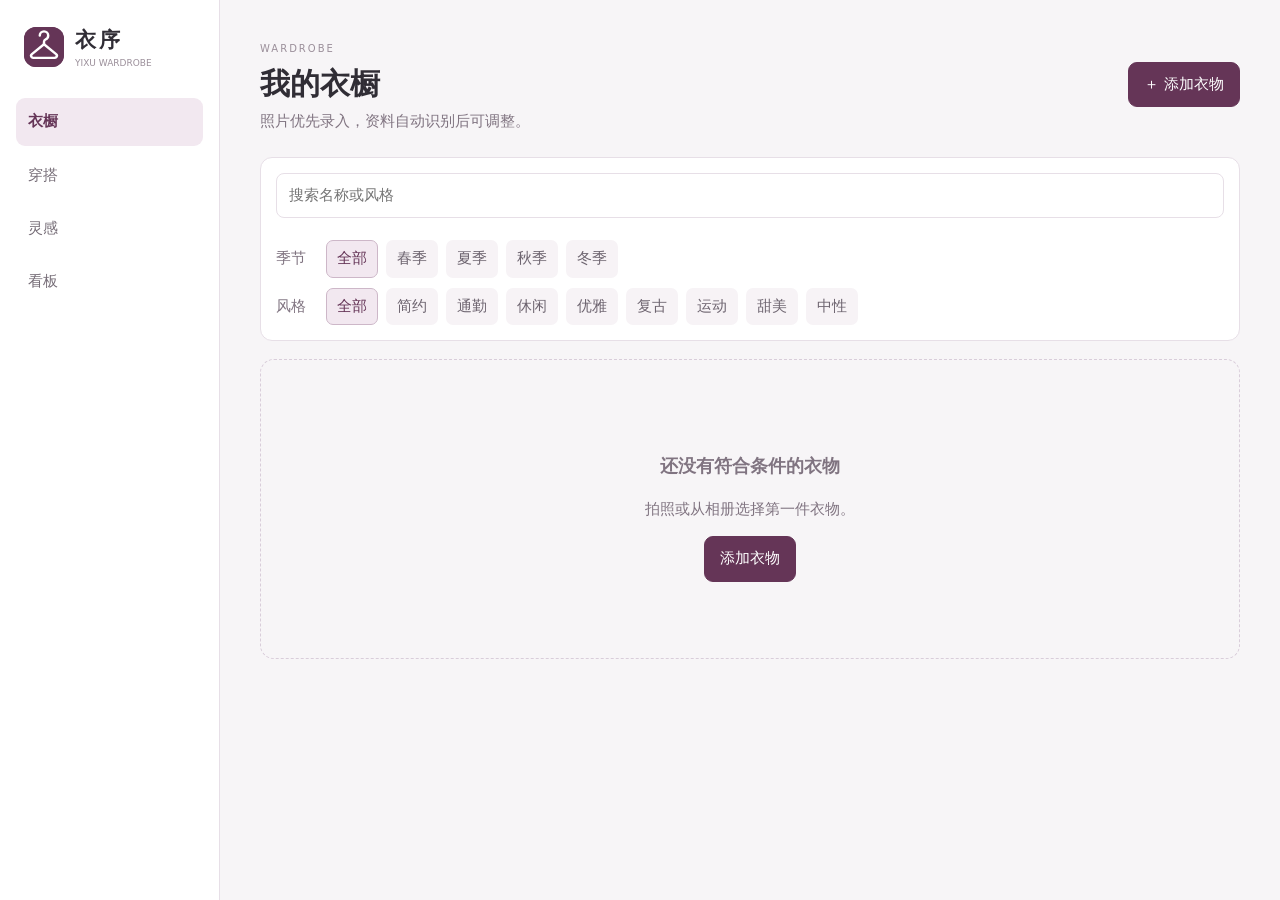
==== commit 417a7cb7: "Fix cutout flow and add outfit calendar" ====
--- a/衣序-离线版.html
+++ b/衣序-离线版.html
@@ -3,17 +3,17 @@
 <head>
 <meta charset="utf-8"><meta name="viewport" content="width=device-width,initial-scale=1,viewport-fit=cover">
 <meta name="theme-color" content="#653557"><title>衣序 · 离线衣橱</title>
-<link rel="icon" type="image/svg+xml" href="./app-icon.svg"><link rel="icon" type="image/png" sizes="32x32" href="./favicon-32.png"><link rel="apple-touch-icon" sizes="180x180" href="./apple-touch-icon.png"><link rel="manifest" href="./manifest.webmanifest">
+<link rel="icon" type="image/svg+xml" href="./app-icon-v2.svg"><link rel="icon" type="image/png" sizes="32x32" href="./favicon-v2-32.png"><link rel="apple-touch-icon" sizes="180x180" href="./apple-touch-icon-v2.png"><link rel="manifest" href="./manifest.webmanifest?v=2">
 <style>
-:root{--p:#653557;--ph:#7d4a6d;--bg:#f7f5f7;--card:#fff;--text:#302d35;--muted:#807481;--line:#e7dfe7;--soft:#f2e8f0;--danger:#a74455}*{box-sizing:border-box}body{margin:0;background:var(--bg);color:var(--text);font:15px/1.55 system-ui,"PingFang SC","Microsoft YaHei",sans-serif}button,input,select,textarea{font:inherit}button{cursor:pointer}.shell{min-height:100vh;padding-left:220px}.side{position:fixed;inset:0 auto 0 0;width:220px;background:#fff;border-right:1px solid var(--line);padding:24px 16px;z-index:10}.brand{display:flex;gap:11px;align-items:center;margin:0 8px 28px}.mark{width:40px;height:40px;border-radius:12px;background:var(--p);color:#fff;display:grid;place-items:center;font-size:21px;overflow:hidden}.mark img{width:100%;height:100%;display:block}.brand b{font-size:21px;letter-spacing:3px}.brand small{display:block;color:#9b8f9a;font-size:9px}.nav{display:grid;gap:6px}.nav button,.bottom button{border:0;background:transparent;color:#766d77;border-radius:9px;padding:12px;text-align:left}.nav button.on,.bottom button.on{background:var(--soft);color:var(--p);font-weight:700}.main{padding:36px 40px 90px;max-width:1400px;margin:auto}.head{display:flex;align-items:center;justify-content:space-between;gap:16px;margin-bottom:24px}.head h1{font-size:30px;margin:2px 0}.head p{margin:0;color:var(--muted)}.eyebrow{font-size:10px;letter-spacing:2px;color:#9b8f9a}.btn{border:1px solid var(--line);background:#fff;color:var(--p);border-radius:9px;padding:10px 15px}.btn.primary{background:var(--p);border-color:var(--p);color:#fff}.filters{background:#fff;border:1px solid var(--line);border-radius:12px;padding:15px;margin-bottom:18px}.search{width:100%;border:1px solid var(--line);border-radius:8px;padding:10px 12px;margin-bottom:12px}.filter{display:flex;gap:8px;align-items:center;margin-top:10px;overflow:auto}.filter>span{color:var(--muted);min-width:42px}.chip{white-space:nowrap;border:1px solid transparent;background:#f7f3f6;color:#6e6570;border-radius:7px;padding:6px 10px}.chip.on{background:var(--soft);border-color:#cdb7c8;color:var(--p)}.grid{display:grid;grid-template-columns:repeat(4,minmax(0,1fr));gap:16px}.card{background:#fff;border:1px solid var(--line);border-radius:12px;overflow:hidden}.closet-groups{display:grid;gap:16px}.category-section{background:#fff;border:1px solid var(--line);border-radius:12px;padding:15px}.category-head{display:flex;align-items:center;justify-content:space-between;margin-bottom:12px}.category-head h2{font-size:17px;margin:0}.category-head span{color:var(--muted);font-size:13px}.category-rail{display:flex;gap:12px;overflow-x:auto;overscroll-behavior-inline:contain;scroll-snap-type:inline mandatory;scrollbar-width:thin;padding:1px 1px 8px;-webkit-overflow-scrolling:touch}.category-rail .card{flex:0 0 210px;scroll-snap-align:start}.photo{height:220px;background:#fff;padding:12px;display:grid;place-items:center}.photo img{width:100%;height:100%;object-fit:contain}.body{padding:13px;border-top:1px solid #f1ebf0}.body b,.body small{display:block}.body small{color:var(--muted)}.empty{min-height:300px;border:1px dashed #d9cdda;border-radius:14px;display:grid;place-items:center;text-align:center;color:var(--muted);padding:30px}.modal{position:fixed;inset:0;background:#2d253080;z-index:50;display:grid;place-items:center;padding:12px}.dialog{background:#fff;width:min(720px,100%);max-height:94vh;overflow:auto;border-radius:16px;padding:24px}.dialog h2{margin:0}.dialog .close{float:right;border:0;background:transparent;font-size:22px}.upload{border:1px dashed #cdbdca;border-radius:11px;padding:12px;text-align:center;background:#fbf8fb}.preview{height:230px}.preview img{width:100%;height:100%;object-fit:contain}.upload-actions{display:flex;justify-content:center;gap:8px;margin-top:10px;flex-wrap:wrap}.form{display:grid;grid-template-columns:1fr 1fr;gap:12px;margin-top:14px}.form label,.full{display:grid;gap:5px;color:#756a74}.form input,.form select,.full input,.full textarea{width:100%;border:1px solid var(--line);border-radius:8px;padding:9px;background:#fff}.checks{display:flex;gap:12px;flex-wrap:wrap;margin:14px 0}.actions{display:flex;justify-content:flex-end;gap:8px;margin-top:18px}.outfits{display:grid;grid-template-columns:repeat(3,1fr);gap:15px}.collage{height:240px;display:grid;grid-template-columns:1fr 1fr;padding:10px}.collage img{width:100%;height:100%;object-fit:contain}.tryon{display:grid;grid-template-columns:1fr 1.2fr;gap:18px}.stage{height:430px;border:1px solid var(--line);border-radius:13px;position:relative;background:linear-gradient(45deg,#f4eff3 25%,transparent 25%),linear-gradient(-45deg,#f4eff3 25%,transparent 25%);background-size:20px 20px;overflow:hidden}.person{position:absolute;inset:22px;margin:auto;width:48%;height:88%;opacity:.48}.layer{position:absolute;width:44%;height:34%;object-fit:contain}.l0{left:2%;top:4%}.l1{right:2%;top:28%}.l2{left:2%;bottom:4%}.l3{right:2%;bottom:4%}.picker{max-height:430px;overflow:auto}.picker h3{font-size:13px;color:var(--muted)}.minis{display:grid;grid-template-columns:repeat(3,1fr);gap:7px}.minis button{border:1px solid var(--line);border-radius:8px;background:#fff;padding:5px}.minis button.on{border-color:var(--p);background:var(--soft)}.minis img{width:100%;height:72px;object-fit:contain}.inspo{columns:3;column-gap:15px}.inspo .card{break-inside:avoid;margin-bottom:15px}.inspo .photo{height:auto;aspect-ratio:4/5}.inspo .photo img{object-fit:cover}.metrics{display:grid;grid-template-columns:repeat(4,1fr);gap:12px}.metric,.panel{background:#fff;border:1px solid var(--line);border-radius:11px;padding:17px}.metric span{display:block;color:var(--muted);font-size:12px}.metric strong{font-size:27px}.panels{display:grid;grid-template-columns:1fr 1fr;gap:15px;margin-top:16px}.panel.wide{grid-column:1/-1}.category-counts{display:grid;grid-template-columns:repeat(5,minmax(0,1fr));gap:10px}.category-count{border:1px solid var(--line);border-radius:9px;padding:12px}.category-count span{display:block;color:var(--muted);font-size:12px}.category-count strong{font-size:22px}.row{display:flex;align-items:center;gap:10px;border-bottom:1px solid #f0eaf0;padding:8px 0}.row img{width:45px;height:45px;object-fit:contain}.danger{color:var(--danger);border:0;background:transparent}.bottom{display:none}.toast{position:fixed;left:50%;bottom:20px;transform:translateX(-50%);background:#352c34;color:#fff;padding:9px 14px;border-radius:8px;z-index:80}
-@media(max-width:800px){.shell{padding-left:0}.side{display:none}.main{padding:24px 15px 88px}.bottom{display:grid;position:fixed;bottom:0;left:0;right:0;height:68px;background:#fff;border-top:1px solid var(--line);grid-template-columns:repeat(4,1fr);z-index:20}.bottom button{text-align:center;font-size:12px;padding:5px}.head{align-items:flex-start;flex-wrap:wrap}.head .btn{flex:none}.grid{grid-template-columns:repeat(2,1fr);gap:10px}.category-section{padding:13px}.category-rail{margin-right:-13px;padding-right:13px}.category-rail .card{flex-basis:155px}.category-rail .photo{height:150px}.photo{height:165px}.form,.tryon,.panels{grid-template-columns:1fr}.outfits{grid-template-columns:1fr}.stage{height:350px}.metrics{grid-template-columns:1fr 1fr}.category-counts{grid-template-columns:repeat(3,minmax(0,1fr))}.inspo{columns:2}.picker{max-height:330px}}@media(max-width:430px){.inspo{columns:1}.minis{grid-template-columns:repeat(2,1fr)}.category-counts{grid-template-columns:repeat(2,minmax(0,1fr))}}
+:root{--p:#653557;--ph:#7d4a6d;--bg:#f7f5f7;--card:#fff;--text:#302d35;--muted:#807481;--line:#e7dfe7;--soft:#f2e8f0;--danger:#a74455}*{box-sizing:border-box}body{margin:0;background:var(--bg);color:var(--text);font:15px/1.55 system-ui,"PingFang SC","Microsoft YaHei",sans-serif}button,input,select,textarea{font:inherit}button{cursor:pointer}.shell{min-height:100vh;padding-left:220px}.side{position:fixed;inset:0 auto 0 0;width:220px;background:#fff;border-right:1px solid var(--line);padding:24px 16px;z-index:10}.brand{display:flex;gap:11px;align-items:center;margin:0 8px 28px}.mark{width:40px;height:40px;border-radius:12px;background:var(--p);color:#fff;display:grid;place-items:center;font-size:21px;overflow:hidden}.mark img{width:100%;height:100%;display:block}.brand b{font-size:21px;letter-spacing:3px}.brand small{display:block;color:#9b8f9a;font-size:9px}.nav{display:grid;gap:6px}.nav button,.bottom button{border:0;background:transparent;color:#766d77;border-radius:9px;padding:12px;text-align:left}.nav button.on,.bottom button.on{background:var(--soft);color:var(--p);font-weight:700}.main{padding:36px 40px 90px;max-width:1400px;margin:auto}.head{display:flex;align-items:center;justify-content:space-between;gap:16px;margin-bottom:24px}.head h1{font-size:30px;margin:2px 0}.head p{margin:0;color:var(--muted)}.eyebrow{font-size:10px;letter-spacing:2px;color:#9b8f9a}.btn{border:1px solid var(--line);background:#fff;color:var(--p);border-radius:9px;padding:10px 15px}.btn.primary{background:var(--p);border-color:var(--p);color:#fff}.filters{background:#fff;border:1px solid var(--line);border-radius:12px;padding:15px;margin-bottom:18px}.search{width:100%;border:1px solid var(--line);border-radius:8px;padding:10px 12px;margin-bottom:12px}.filter{display:flex;gap:8px;align-items:center;margin-top:10px;overflow:auto}.filter>span{color:var(--muted);min-width:42px}.chip{white-space:nowrap;border:1px solid transparent;background:#f7f3f6;color:#6e6570;border-radius:7px;padding:6px 10px}.chip.on{background:var(--soft);border-color:#cdb7c8;color:var(--p)}.grid{display:grid;grid-template-columns:repeat(4,minmax(0,1fr));gap:16px}.card{background:#fff;border:1px solid var(--line);border-radius:12px;overflow:hidden}.closet-groups{display:grid;gap:16px}.category-section{background:#fff;border:1px solid var(--line);border-radius:12px;padding:15px}.category-head{display:flex;align-items:center;justify-content:space-between;margin-bottom:12px}.category-head h2{font-size:17px;margin:0}.category-head span{color:var(--muted);font-size:13px}.category-rail{display:flex;gap:12px;overflow-x:auto;overscroll-behavior-inline:contain;scroll-snap-type:inline mandatory;scrollbar-width:thin;padding:1px 1px 8px;-webkit-overflow-scrolling:touch}.category-rail .card{flex:0 0 210px;scroll-snap-align:start}.photo{height:220px;background:#fff;padding:12px;display:grid;place-items:center}.photo img{width:100%;height:100%;object-fit:contain}.body{padding:13px;border-top:1px solid #f1ebf0}.body b,.body small{display:block}.body small{color:var(--muted)}.empty{min-height:300px;border:1px dashed #d9cdda;border-radius:14px;display:grid;place-items:center;text-align:center;color:var(--muted);padding:30px}.modal{position:fixed;inset:0;background:#2d253080;z-index:50;display:grid;place-items:center;padding:12px}.dialog{background:#fff;width:min(720px,100%);max-height:94vh;overflow:auto;border-radius:16px;padding:24px}.dialog h2{margin:0}.dialog .close{float:right;border:0;background:transparent;font-size:22px}.upload{border:1px dashed #cdbdca;border-radius:11px;padding:12px;text-align:center;background:#fbf8fb}.preview{height:230px}.preview img{width:100%;height:100%;object-fit:contain}.upload-actions{display:flex;justify-content:center;gap:8px;margin-top:10px;flex-wrap:wrap}.form{display:grid;grid-template-columns:1fr 1fr;gap:12px;margin-top:14px}.form label,.full{display:grid;gap:5px;color:#756a74}.form input,.form select,.full input,.full textarea{width:100%;border:1px solid var(--line);border-radius:8px;padding:9px;background:#fff}.checks{display:flex;gap:12px;flex-wrap:wrap;margin:14px 0}.actions{display:flex;justify-content:flex-end;gap:8px;margin-top:18px}.outfits{display:grid;grid-template-columns:repeat(3,1fr);gap:15px}.collage{height:240px;display:grid;grid-template-columns:1fr 1fr;padding:10px}.collage img{width:100%;height:100%;object-fit:contain}.tryon{display:grid;grid-template-columns:1fr 1.2fr;gap:18px}.stage{height:430px;border:1px solid var(--line);border-radius:13px;position:relative;background:linear-gradient(45deg,#f4eff3 25%,transparent 25%),linear-gradient(-45deg,#f4eff3 25%,transparent 25%);background-size:20px 20px;overflow:hidden}.person{position:absolute;inset:22px;margin:auto;width:48%;height:88%;opacity:.48}.layer{position:absolute;width:44%;height:34%;object-fit:contain}.l0{left:2%;top:4%}.l1{right:2%;top:28%}.l2{left:2%;bottom:4%}.l3{right:2%;bottom:4%}.picker{max-height:430px;overflow:auto}.picker h3{font-size:13px;color:var(--muted)}.minis{display:grid;grid-template-columns:repeat(3,1fr);gap:7px}.minis button{border:1px solid var(--line);border-radius:8px;background:#fff;padding:5px}.minis button.on{border-color:var(--p);background:var(--soft)}.minis img{width:100%;height:72px;object-fit:contain}.inspo{columns:3;column-gap:15px}.inspo .card{break-inside:avoid;margin-bottom:15px}.inspo .photo{height:auto;aspect-ratio:4/5}.inspo .photo img{object-fit:cover}.metrics{display:grid;grid-template-columns:repeat(4,1fr);gap:12px}.metric,.panel{background:#fff;border:1px solid var(--line);border-radius:11px;padding:17px}.metric span{display:block;color:var(--muted);font-size:12px}.metric strong{font-size:27px}.panels{display:grid;grid-template-columns:1fr 1fr;gap:15px;margin-top:16px}.panel.wide{grid-column:1/-1}.category-counts{display:grid;grid-template-columns:repeat(5,minmax(0,1fr));gap:10px}.category-count{border:1px solid var(--line);border-radius:9px;padding:12px}.category-count span{display:block;color:var(--muted);font-size:12px}.category-count strong{font-size:22px}.calendar-nav{display:flex;align-items:center;justify-content:space-between;gap:12px;margin-bottom:14px}.calendar-nav h2{margin:0;font-size:18px}.calendar-nav div{display:flex;gap:8px}.calendar-grid{display:grid;grid-template-columns:repeat(7,minmax(0,1fr));gap:7px}.weekday{text-align:center;color:var(--muted);font-size:12px;padding:5px}.calendar-blank{min-height:104px}.calendar-day{min-width:0;min-height:104px;border:1px solid var(--line);border-radius:9px;background:#fff;color:var(--text);padding:8px;text-align:left;display:flex;flex-direction:column;gap:6px;overflow:hidden}.calendar-day:hover,.calendar-day.has-look{border-color:#cdb7c8;background:#fbf8fb}.calendar-day>span{font-size:12px;color:var(--muted)}.calendar-day>small{margin:auto;color:var(--p);font-size:18px}.day-look{display:flex;flex:1;min-height:0;justify-content:center}.day-look img{width:34%;height:72px;object-fit:contain}.look-choices{display:grid;grid-template-columns:repeat(3,minmax(0,1fr));gap:10px;margin-top:14px}.look-choice{border:1px solid var(--line);border-radius:10px;background:#fff;padding:8px;color:var(--text)}.look-choice.on{border-color:var(--p);background:var(--soft)}.look-choice .collage{height:120px}.look-choice b{display:block;margin-top:5px}.row{display:flex;align-items:center;gap:10px;border-bottom:1px solid #f0eaf0;padding:8px 0}.row img{width:45px;height:45px;object-fit:contain}.danger{color:var(--danger);border:0;background:transparent}.bottom{display:none}.toast{position:fixed;left:50%;bottom:20px;transform:translateX(-50%);background:#352c34;color:#fff;padding:9px 14px;border-radius:8px;z-index:80}
+@media(max-width:800px){.shell{padding-left:0}.side{display:none}.main{padding:24px 15px 88px}.bottom{display:grid;position:fixed;bottom:0;left:0;right:0;height:68px;background:#fff;border-top:1px solid var(--line);grid-template-columns:repeat(4,1fr);z-index:20}.bottom button{text-align:center;font-size:12px;padding:5px}.head{align-items:flex-start;flex-wrap:wrap}.head .btn{flex:none}.grid{grid-template-columns:repeat(2,1fr);gap:10px}.category-section{padding:13px}.category-rail{margin-right:-13px;padding-right:13px}.category-rail .card{flex-basis:155px}.category-rail .photo{height:150px}.photo{height:165px}.form,.tryon,.panels{grid-template-columns:1fr}.outfits{grid-template-columns:1fr}.stage{height:350px}.metrics{grid-template-columns:1fr 1fr}.category-counts{grid-template-columns:repeat(3,minmax(0,1fr))}.calendar-grid{gap:4px}.calendar-blank,.calendar-day{min-height:68px}.calendar-day{padding:5px}.day-look img{height:42px}.look-choices{grid-template-columns:repeat(2,minmax(0,1fr))}.inspo{columns:2}.picker{max-height:330px}}@media(max-width:430px){.inspo{columns:1}.minis{grid-template-columns:repeat(2,1fr)}.category-counts{grid-template-columns:repeat(2,minmax(0,1fr))}.weekday{font-size:10px}.calendar-day>span{font-size:10px}.calendar-day>small{font-size:15px}}
 </style></head>
-<body><div class="shell"><aside class="side"><div class="brand"><span class="mark"><img src="./app-icon.svg" alt="衣架图标"></span><span><b>衣序</b><small>YIXU WARDROBE</small></span></div><nav class="nav" id="sideNav"></nav></aside><main class="main" id="app"></main><nav class="bottom" id="bottomNav"></nav></div><div id="overlay"></div><script>
+<body><div class="shell"><aside class="side"><div class="brand"><span class="mark"><img src="./app-icon-v2.svg" alt="衣架图标"></span><span><b>衣序</b><small>YIXU WARDROBE</small></span></div><nav class="nav" id="sideNav"></nav></aside><main class="main" id="app"></main><nav class="bottom" id="bottomNav"></nav></div><div id="overlay"></div><script>
 const CATS=['上衣','裤装','半身裙','连衣裙','外套','鞋履','包袋','配饰','其他'],SEAS=['春季','夏季','秋季','冬季'],STYLES=['简约','通勤','休闲','优雅','复古','运动','甜美','中性'],THICK=['轻薄','适中','厚实'];
-let page='closet',items=[],outfits=[],inspirations=[],season='',style='',query='',draft=null,selected=[];const app=document.querySelector('#app'),overlay=document.querySelector('#overlay');
-function db(){return new Promise((ok,no)=>{const q=indexedDB.open('yixu-standalone',1);q.onupgradeneeded=()=>['items','outfits','inspirations'].forEach(s=>q.result.objectStoreNames.contains(s)||q.result.createObjectStore(s,{keyPath:'id'}));q.onsuccess=()=>ok(q.result);q.onerror=()=>no(q.error)})}
+let page='closet',items=[],outfits=[],inspirations=[],dailyLooks=[],season='',style='',query='',draft=null,selected=[],calendarCursor=new Date(new Date().getFullYear(),new Date().getMonth(),1);const app=document.querySelector('#app'),overlay=document.querySelector('#overlay');
+function db(){return new Promise((ok,no)=>{const q=indexedDB.open('yixu-standalone',2);q.onupgradeneeded=()=>['items','outfits','inspirations','dailyLooks'].forEach(s=>q.result.objectStoreNames.contains(s)||q.result.createObjectStore(s,{keyPath:'id'}));q.onsuccess=()=>ok(q.result);q.onerror=()=>no(q.error)})}
 async function all(store){const d=await db();return new Promise((ok,no)=>{const q=d.transaction(store).objectStore(store).getAll();q.onsuccess=()=>ok(q.result);q.onerror=()=>no(q.error)})}async function put(store,value){const d=await db();return new Promise((ok,no)=>{const q=d.transaction(store,'readwrite').objectStore(store).put(value);q.onsuccess=ok;q.onerror=()=>no(q.error)})}async function del(store,id){const d=await db();return new Promise(ok=>{const q=d.transaction(store,'readwrite').objectStore(store).delete(id);q.onsuccess=ok})}
-async function load(){[items,outfits,inspirations]=await Promise.all([all('items'),all('outfits'),all('inspirations')]);render()}
+async function load(){[items,outfits,inspirations,dailyLooks]=await Promise.all([all('items'),all('outfits'),all('inspirations'),all('dailyLooks')]);render()}
 const nav=[['closet','衣橱'],['outfits','穿搭'],['inspiration','灵感'],['dashboard','看板']];function navs(){for(const id of ['sideNav','bottomNav'])document.querySelector('#'+id).innerHTML=nav.map(([k,v])=>`<button class="${page===k?'on':''}" onclick="go('${k}')">${v}</button>`).join('')}function go(p){page=p;navs();render()}
 function esc(v=''){return String(v).replace(/[&<>"']/g,c=>({'&':'&amp;','<':'&lt;','>':'&gt;','"':'&quot;',"'":'&#39;'}[c]))}function url(blob){return URL.createObjectURL(blob)}function toast(s){const n=document.createElement('div');n.className='toast';n.textContent=s;document.body.append(n);setTimeout(()=>n.remove(),1800)}
 function head(en,title,copy,action=''){return `<div class="head"><div><span class="eyebrow">${en}</span><h1>${title}</h1><p>${copy}</p></div>${action}</div>`}
@@ -21,10 +21,10 @@
 function itemCard(x){return `<article class="card"><div class="photo"><img src="${url(x.image)}"></div><div class="body"><b>${esc(x.category)}</b><small>${esc(x.color)} · ${esc(x.seasons.join(' / ')||'未设季节')}</small><small>${esc(x.styles.join(' / ')||'未设风格')}</small><button class="danger" onclick="removeItem('${x.id}')">删除</button></div></article>`}
 function closet(){const result=items.filter(x=>(!query||[x.name,x.category,...x.styles].join(' ').toLowerCase().includes(query.toLowerCase()))&&(!season||x.seasons.includes(season))&&(!style||x.styles.includes(style))),groups=CATS.map(category=>({category,list:result.filter(x=>x.category===category)})).filter(x=>x.list.length);app.innerHTML=head('WARDROBE','我的衣橱','照片优先录入，资料自动识别后可调整。','<button class="btn primary" onclick="addItem()">＋ 添加衣物</button>')+`<section class="filters"><input class="search" placeholder="搜索名称或风格" value="${esc(query)}" oninput="query=this.value;closet()"><div class="filter"><span>季节</span>${['',...SEAS].map(x=>`<button class="chip ${season===x?'on':''}" onclick="season='${x}';closet()">${x||'全部'}</button>`).join('')}</div><div class="filter"><span>风格</span>${['',...STYLES].map(x=>`<button class="chip ${style===x?'on':''}" onclick="style='${x}';closet()">${x||'全部'}</button>`).join('')}</div></section>`+(groups.length?`<div class="closet-groups">${groups.map(g=>`<section class="category-section"><div class="category-head"><h2>${esc(g.category)}</h2><span>${g.list.length} 件 · 左右滑动</span></div><div class="category-rail" aria-label="${esc(g.category)}衣物">${g.list.map(itemCard).join('')}</div></section>`).join('')}</div>`:`<div class="empty"><div><h3>还没有符合条件的衣物</h3><p>拍照或从相册选择第一件衣物。</p><button class="btn primary" onclick="addItem()">添加衣物</button></div></div>`)}
 function addItem(){draft={category:'',color:'',seasons:[],styles:[],thickness:'',brand:'',price:'',purchaseDate:'',notes:'',image:null};itemModal()}
-function itemModal(){overlay.innerHTML=`<div class="modal"><section class="dialog"><button class="close" onclick="closeModal()">×</button><h2>添加衣物</h2><p>照片在本机处理为透明背景，并进行基础识别。</p><div class="upload">${draft.image?`<div class="preview"><img src="${url(draft.image)}"></div>`:'<div class="preview" style="display:grid;place-items:center">添加衣物照片 *</div>'}<div class="upload-actions"><label class="btn">从相册选择<input hidden type="file" accept="image/*" onchange="pickPhoto(this.files[0])"></label><label class="btn">拍照<input hidden type="file" accept="image/*" capture="environment" onchange="pickPhoto(this.files[0])"></label></div></div><div class="form"><label>分类<select onchange="draft.category=this.value">${opts(CATS,draft.category)}</select></label><label>颜色<input value="${esc(draft.color)}" onchange="draft.color=this.value"></label><label>薄厚<select onchange="draft.thickness=this.value">${opts(THICK,draft.thickness)}</select></label><label>风格<select onchange="draft.styles=this.value?[this.value]:[]">${opts(STYLES,draft.styles[0])}</select></label><label>品牌<input value="${esc(draft.brand)}" onchange="draft.brand=this.value"></label><label>购买价格<input type="number" min="0" value="${draft.price}" onchange="draft.price=this.value"></label><label>购买日期<input type="date" value="${draft.purchaseDate}" onchange="draft.purchaseDate=this.value"></label></div><div class="checks">${SEAS.map(s=>`<label><input type="checkbox" ${draft.seasons.includes(s)?'checked':''} onchange="this.checked?draft.seasons.push('${s}'):draft.seasons=draft.seasons.filter(x=>x!=='${s}')">${s}</label>`).join('')}</div><label class="full">备注<textarea onchange="draft.notes=this.value">${esc(draft.notes)}</textarea></label><div class="actions"><button class="btn" onclick="closeModal()">取消</button><button class="btn primary" onclick="saveItem()">保存衣物</button></div></section></div>`}
+function itemModal(){overlay.innerHTML=`<div class="modal"><section class="dialog"><button class="close" onclick="closeModal()">×</button><h2>添加衣物</h2><p>纯色背景会在本机自动透明化；背景复杂时保留原图，避免损伤衣物。</p><div class="upload">${draft.image?`<div class="preview"><img src="${url(draft.image)}"></div>`:'<div class="preview" style="display:grid;place-items:center">添加衣物照片 *</div>'}<div class="upload-actions"><label class="btn">从相册选择<input hidden type="file" accept="image/*" onchange="pickPhoto(this.files[0])"></label><label class="btn">拍照<input hidden type="file" accept="image/*" capture="environment" onchange="pickPhoto(this.files[0])"></label></div></div><div class="form"><label>分类<select onchange="draft.category=this.value">${opts(CATS,draft.category)}</select></label><label>颜色<input value="${esc(draft.color)}" onchange="draft.color=this.value"></label><label>薄厚<select onchange="draft.thickness=this.value">${opts(THICK,draft.thickness)}</select></label><label>风格<select onchange="draft.styles=this.value?[this.value]:[]">${opts(STYLES,draft.styles[0])}</select></label><label>品牌<input value="${esc(draft.brand)}" onchange="draft.brand=this.value"></label><label>购买价格<input type="number" min="0" value="${draft.price}" onchange="draft.price=this.value"></label><label>购买日期<input type="date" value="${draft.purchaseDate}" onchange="draft.purchaseDate=this.value"></label></div><div class="checks">${SEAS.map(s=>`<label><input type="checkbox" ${draft.seasons.includes(s)?'checked':''} onchange="this.checked?draft.seasons.push('${s}'):draft.seasons=draft.seasons.filter(x=>x!=='${s}')">${s}</label>`).join('')}</div><label class="full">备注<textarea onchange="draft.notes=this.value">${esc(draft.notes)}</textarea></label><div class="actions"><button class="btn" onclick="closeModal()">取消</button><button class="btn primary" onclick="saveItem()">保存衣物</button></div></section></div>`}
 function opts(arr,value){return '<option value="">请选择</option>'+arr.map(x=>`<option ${x===value?'selected':''}>${x}</option>`).join('')}
-async function pickPhoto(file){if(!file)return;toast('正在本机处理照片…');const out=await processImage(file);Object.assign(draft,out.tags,{image:out.image,name:out.tags.color+out.tags.category});itemModal();toast('已完成透明化和基础识别')}
-async function processImage(file){const bm=await createImageBitmap(file),scale=Math.min(1,1200/Math.max(bm.width,bm.height)),c=document.createElement('canvas');c.width=bm.width*scale;c.height=bm.height*scale;const x=c.getContext('2d',{willReadFrequently:true});x.drawImage(bm,0,0,c.width,c.height);bm.close();const d=x.getImageData(0,0,c.width,c.height),p=d.data,w=c.width,h=c.height,ids=[0,(w-1)*4,(h-1)*w*4,(h*w-1)*4],bg=[0,1,2].map(k=>ids.reduce((s,i)=>s+p[i+k],0)/4);let R=0,G=0,B=0,n=0,minX=w,maxX=0,minY=h,maxY=0;for(let yy=0;yy<h;yy++)for(let xx=0;xx<w;xx++){let i=(yy*w+xx)*4,dd=Math.hypot(p[i]-bg[0],p[i+1]-bg[1],p[i+2]-bg[2]);if(dd<34)p[i+3]=0;else{R+=p[i];G+=p[i+1];B+=p[i+2];n++;minX=Math.min(minX,xx);maxX=Math.max(maxX,xx);minY=Math.min(minY,yy);maxY=Math.max(maxY,yy)}}x.putImageData(d,0,0);R/=n;G/=n;B/=n;const colors=[['黑色',30,30,30],['白色',235,235,235],['灰色',135,135,135],['米色',210,195,165],['棕色',115,74,48],['红色',180,55,58],['粉色',220,145,165],['绿色',70,130,85],['蓝色',65,105,170],['紫色',120,80,145]];let color=colors.sort((a,b)=>Math.hypot(R-a[1],G-a[2],B-a[3])-Math.hypot(R-b[1],G-b[2],B-b[3]))[0][0],ratio=(maxX-minX)/Math.max(1,maxY-minY),category=ratio>1.35?'配饰':ratio<.42?'裤装':'上衣',thickness=category==='外套'?'厚实':category.includes('裙')?'轻薄':'适中',seasons=thickness==='厚实'?['秋季','冬季']:thickness==='轻薄'?['春季','夏季']:['春季','秋季'],styles=[(R+G+B)/3>185?'简约':(R+G+B)/3<80?'通勤':'休闲'];const image=await new Promise(ok=>c.toBlob(ok,'image/png'));return{image,tags:{category,color,thickness,seasons,styles}}}
+async function pickPhoto(file){if(!file)return;toast('正在本机处理照片…');const out=await processImage(file);Object.assign(draft,out.tags,{image:out.image,name:out.tags.color+out.tags.category});itemModal();toast(out.cutoutApplied?'已完成透明化和基础识别':'背景较复杂，已保留原图并完成基础识别')}
+async function processImage(file){const bm=await createImageBitmap(file),scale=Math.min(1,1200/Math.max(bm.width,bm.height)),c=document.createElement('canvas');c.width=Math.max(1,Math.round(bm.width*scale));c.height=Math.max(1,Math.round(bm.height*scale));const x=c.getContext('2d',{willReadFrequently:true});x.drawImage(bm,0,0,c.width,c.height);bm.close();const d=x.getImageData(0,0,c.width,c.height),p=d.data,w=c.width,h=c.height,original=new Uint8ClampedArray(p),step=Math.max(1,Math.floor(Math.min(w,h)/80)),samples=[];for(let xx=0;xx<w;xx+=step){samples.push([p[xx*4],p[xx*4+1],p[xx*4+2]]);let i=((h-1)*w+xx)*4;samples.push([p[i],p[i+1],p[i+2]])}for(let yy=0;yy<h;yy+=step){let i=yy*w*4;samples.push([p[i],p[i+1],p[i+2]]);i=(yy*w+w-1)*4;samples.push([p[i],p[i+1],p[i+2]])}const bg=[0,1,2].map(k=>samples.reduce((sum,v)=>sum+v[k],0)/samples.length),spread=Math.sqrt(samples.reduce((sum,v)=>sum+Math.pow(v[0]-bg[0],2)+Math.pow(v[1]-bg[1],2)+Math.pow(v[2]-bg[2],2),0)/samples.length),threshold=Math.max(22,Math.min(48,18+spread*.9));let cutoutApplied=false;if(spread<32){const seen=new Uint8Array(w*h),queue=new Int32Array(w*h);let head=0,tail=0,removed=0;const add=(xx,yy)=>{const pos=yy*w+xx;if(seen[pos])return;const i=pos*4,dist=Math.hypot(p[i]-bg[0],p[i+1]-bg[1],p[i+2]-bg[2]);if(dist<=threshold){seen[pos]=1;queue[tail++]=pos}};for(let xx=0;xx<w;xx++){add(xx,0);add(xx,h-1)}for(let yy=0;yy<h;yy++){add(0,yy);add(w-1,yy)}while(head<tail){const pos=queue[head++],xx=pos%w,yy=(pos/w)|0;removed++;if(xx>0)add(xx-1,yy);if(xx<w-1)add(xx+1,yy);if(yy>0)add(xx,yy-1);if(yy<h-1)add(xx,yy+1)}const ratio=removed/(w*h);if(ratio>=.08&&ratio<=.9){cutoutApplied=true;for(let pos=0;pos<seen.length;pos++)if(seen[pos]){const i=pos*4,dist=Math.hypot(p[i]-bg[0],p[i+1]-bg[1],p[i+2]-bg[2]),edge=threshold*.72;p[i+3]=dist<=edge?0:Math.round(255*(dist-edge)/(threshold-edge))}}}if(!cutoutApplied)p.set(original);x.putImageData(d,0,0);let R=0,G=0,B=0,n=0,minX=w,maxX=0,minY=h,maxY=0;for(let yy=0;yy<h;yy++)for(let xx=0;xx<w;xx++){const i=(yy*w+xx)*4;if(p[i+3]>90){R+=p[i];G+=p[i+1];B+=p[i+2];n++;minX=Math.min(minX,xx);maxX=Math.max(maxX,xx);minY=Math.min(minY,yy);maxY=Math.max(maxY,yy)}}R/=Math.max(1,n);G/=Math.max(1,n);B/=Math.max(1,n);const colors=[['黑色',30,30,30],['白色',235,235,235],['灰色',135,135,135],['米色',210,195,165],['棕色',115,74,48],['红色',180,55,58],['粉色',220,145,165],['绿色',70,130,85],['蓝色',65,105,170],['紫色',120,80,145]];let color=colors.sort((a,b)=>Math.hypot(R-a[1],G-a[2],B-a[3])-Math.hypot(R-b[1],G-b[2],B-b[3]))[0][0],ratio=(maxX-minX)/Math.max(1,maxY-minY),category=ratio>1.35?'配饰':ratio<.42?'裤装':'上衣',thickness=category==='外套'?'厚实':category.includes('裙')?'轻薄':'适中',seasons=thickness==='厚实'?['秋季','冬季']:thickness==='轻薄'?['春季','夏季']:['春季','秋季'],styles=[(R+G+B)/3>185?'简约':(R+G+B)/3<80?'通勤':'休闲'];const image=await new Promise(ok=>c.toBlob(ok,'image/png'));return{image,cutoutApplied,tags:{category,color,thickness,seasons,styles}}}
 async function saveItem(){if(!draft.image)return toast('请先添加照片');if(!draft.category)return toast('请选择分类');draft.id=crypto.randomUUID();draft.createdAt=new Date().toISOString();draft.price=draft.price?Number(draft.price):null;await put('items',draft);closeModal();await load();toast('衣物已保存')}
 async function removeItem(id){if(!confirm('确定删除这件衣物吗？'))return;await del('items',id);await load()}
 function closeModal(){overlay.innerHTML=''}
@@ -32,9 +32,16 @@
 function openTryon(){selected=[];tryonModal()}function group(cat){return ['上衣'].includes(cat)?'上装':['裤装','半身裙','连衣裙'].includes(cat)?'下装':cat==='外套'?'外套':'鞋包配饰'}function choose(id){const item=items.find(x=>x.id===id),g=group(item.category);selected=selected.filter(x=>group(items.find(i=>i.id===x).category)!==g);selected.push(id);tryonModal()}
 function tryonModal(){const chosen=selected.map(id=>items.find(x=>x.id===id));overlay.innerHTML=`<div class="modal"><section class="dialog"><button class="close" onclick="closeModal()">×</button><h2>虚拟试衣</h2><div class="tryon"><div class="stage"><svg class="person" viewBox="0 0 100 260"><circle cx="50" cy="27" r="22" fill="#bdaab7"/><path d="M28 55 Q50 44 72 55 L83 145 68 155 72 253 53 253 50 167 47 253 28 253 32 155 17 145Z" fill="#bdaab7"/></svg>${chosen.map((x,i)=>`<img class="layer l${i}" src="${url(x.image)}">`).join('')}</div><div class="picker">${['上装','下装','外套','鞋包配饰'].map(g=>`<h3>${g}</h3><div class="minis">${items.filter(x=>group(x.category)===g).map(x=>`<button class="${selected.includes(x.id)?'on':''}" onclick="choose('${x.id}')"><img src="${url(x.image)}"><small>${x.category}</small></button>`).join('')}</div>`).join('')}</div></div><div class="actions"><button class="btn" onclick="closeModal()">取消</button><button class="btn primary" onclick="saveOutfit()">保存方案</button></div></section></div>`}
 async function saveOutfit(){if(!selected.length)return toast('请先选择衣物');await put('outfits',{id:crypto.randomUUID(),itemIds:[...selected],createdAt:new Date().toISOString()});closeModal();await load();toast('穿搭已保存')}async function removeOutfit(id){await del('outfits',id);await load()}
-function inspoPage(){app.innerHTML=head('INSPIRATION','收藏灵感','只保存参考图片，以及可选的品牌、价格和想买的单品。','<button class="btn primary" onclick="inspoModal()">＋ 上传灵感</button>')+(inspirations.length?`<div class="inspo">${inspirations.map(x=>`<article class="card"><div class="photo"><img src="${url(x.image)}"></div><div class="body">${x.brand?`<small>品牌：${esc(x.brand)}</small>`:''}${x.price?`<small>价格：¥${x.price}</small>`:''}${x.wanted?`<small>想买：${esc(x.wanted)}</small>`:''}<button class="danger" onclick="removeInspo('${x.id}')">删除</button></div></article>`).join('')}</div>`:'<div class="empty"><div><h3>还没有收藏灵感</h3><button class="btn primary" onclick="inspoModal()">上传图片</button></div></div>')}
-function inspoModal(){draft={image:null,brand:'',price:'',wanted:''};overlay.innerHTML=`<div class="modal"><section class="dialog"><button class="close" onclick="closeModal()">×</button><h2>上传穿搭参考</h2><label class="upload"><div class="preview" style="display:grid;place-items:center">选择穿搭图片 *</div><input hidden type="file" accept="image/*" onchange="draft.image=this.files[0];toast('图片已选择')"></label><div class="form"><label>品牌（选填）<input onchange="draft.brand=this.value"></label><label>价格（选填）<input type="number" min="0" onchange="draft.price=this.value"></label></div><label class="full">想买的单品（选填）<input onchange="draft.wanted=this.value"></label><div class="actions"><button class="btn" onclick="closeModal()">取消</button><button class="btn primary" onclick="saveInspo()">收藏</button></div></section></div>`}
+function inspoPage(){app.innerHTML=head('INSPIRATION','收藏灵感','收藏每一次心动，慢慢建立属于自己的审美坐标。','<button class="btn primary" onclick="inspoModal()">＋ 上传灵感</button>')+(inspirations.length?`<div class="inspo">${inspirations.map(x=>`<article class="card"><div class="photo"><img src="${url(x.image)}"></div><div class="body">${x.brand?`<small>品牌：${esc(x.brand)}</small>`:''}${x.price?`<small>价格：¥${x.price}</small>`:''}${x.wanted?`<small>想买：${esc(x.wanted)}</small>`:''}<button class="danger" onclick="removeInspo('${x.id}')">删除</button></div></article>`).join('')}</div>`:'<div class="empty"><div><h3>还没有收藏灵感</h3><button class="btn primary" onclick="inspoModal()">上传图片</button></div></div>')}
+function inspoModal(reset=true){if(reset)draft={image:null,brand:'',price:'',wanted:''};overlay.innerHTML=`<div class="modal"><section class="dialog"><button class="close" onclick="closeModal()">×</button><h2>上传穿搭参考</h2><p>保存喜欢的穿搭图片，记录可选的品牌、价格和想买单品。</p><div class="upload">${draft.image?`<div class="preview"><img src="${url(draft.image)}"></div>`:'<div class="preview" style="display:grid;place-items:center">选择穿搭图片 *</div>'}<div class="upload-actions"><label class="btn">从相册选择<input hidden type="file" accept="image/*" onchange="pickInspiration(this.files[0])"></label><label class="btn">拍照<input hidden type="file" accept="image/*" capture="environment" onchange="pickInspiration(this.files[0])"></label></div></div><div class="form"><label>品牌（选填）<input value="${esc(draft.brand)}" oninput="draft.brand=this.value"></label><label>价格（选填）<input type="number" min="0" value="${esc(draft.price)}" oninput="draft.price=this.value"></label></div><label class="full">想买的单品（选填）<input value="${esc(draft.wanted)}" oninput="draft.wanted=this.value"></label><div class="actions"><button class="btn" onclick="closeModal()">取消</button><button class="btn primary" onclick="saveInspo()">收藏</button></div></section></div>`}
+function pickInspiration(file){if(!file)return;draft.image=file;inspoModal(false);toast('图片已选择')}
 async function saveInspo(){if(!draft.image)return toast('请先选择图片');await put('inspirations',{...draft,id:crypto.randomUUID(),price:draft.price?Number(draft.price):null,createdAt:new Date().toISOString()});closeModal();await load()}async function removeInspo(id){await del('inspirations',id);await load()}
-function dashboard(){const month=new Date().toISOString().slice(0,7),buy=items.filter(x=>x.purchaseDate&&x.purchaseDate.startsWith(month)),idle=items.filter(x=>x.status==='闲置'),counts=CATS.map(category=>({category,count:items.filter(x=>x.category===category).length}));app.innerHTML=head('MONTHLY REVIEW','月度复盘','根据本机衣橱数据回顾购买与风格。')+`<div class="metrics"><div class="metric"><span>衣物</span><strong>${items.length}</strong></div><div class="metric"><span>本月购买</span><strong>${buy.length}</strong></div><div class="metric"><span>穿搭方案</span><strong>${outfits.length}</strong></div><div class="metric"><span>灵感</span><strong>${inspirations.length}</strong></div></div><div class="panels"><section class="panel wide"><h2>衣物分类数量</h2><div class="category-counts">${counts.map(x=>`<div class="category-count"><span>${x.category}</span><strong>${x.count}</strong></div>`).join('')}</div></section><section class="panel"><h2>本月购买</h2>${buy.length?buy.map(x=>`<div class="row"><img src="${url(x.image)}"><b>${x.category}</b></div>`).join(''):'<p>本月还没有购买记录。</p>'}<button class="btn" onclick="go('closet')">打开衣橱</button></section><section class="panel"><h2>下月风格方向</h2><div>${[...new Set(items.flatMap(x=>x.styles))].map(x=>`<span class="chip on">${x}</span>`).join('')||'<p>收藏灵感后再慢慢确定。</p>'}</div><button class="btn" onclick="go('inspiration')">连接灵感页</button></section></div>`}
+function dateKey(year,month,day){return `${year}-${String(month+1).padStart(2,'0')}-${String(day).padStart(2,'0')}`}
+function changeCalendar(delta){calendarCursor=new Date(calendarCursor.getFullYear(),calendarCursor.getMonth()+delta,1);dashboard()}
+function outfitImages(outfit,limit=3){return outfit.itemIds.slice(0,limit).map(id=>{const item=items.find(x=>x.id===id);return item?`<img src="${url(item.image)}" alt="${esc(item.category)}">`:''}).join('')}
+function dashboard(){const year=calendarCursor.getFullYear(),month=calendarCursor.getMonth(),monthPrefix=`${year}-${String(month+1).padStart(2,'0')}`,monthChecks=dailyLooks.filter(x=>x.date.startsWith(monthPrefix)).length,first=(new Date(year,month,1).getDay()+6)%7,days=new Date(year,month+1,0).getDate(),counts=CATS.map(category=>({category,count:items.filter(x=>x.category===category).length})),cells=Array.from({length:first},()=>'<span class="calendar-blank"></span>').concat(Array.from({length:days},(_,i)=>{const day=i+1,date=dateKey(year,month,day),record=dailyLooks.find(x=>x.date===date),outfit=record&&outfits.find(x=>x.id===record.outfitId);return `<button class="calendar-day ${outfit?'has-look':''}" onclick="dailyLookModal('${date}')"><span>${day}</span>${outfit?`<div class="day-look">${outfitImages(outfit)}</div>`:'<small>＋</small>'}</button>`}));app.innerHTML=head('OUTFIT CALENDAR','穿搭日历','记录每天真正穿过的搭配，让衣橱被更好地使用。')+`<div class="metrics"><div class="metric"><span>衣物</span><strong>${items.length}</strong></div><div class="metric"><span>穿搭方案</span><strong>${outfits.length}</strong></div><div class="metric"><span>本月打卡</span><strong>${monthChecks}</strong></div><div class="metric"><span>灵感</span><strong>${inspirations.length}</strong></div></div><div class="panels"><section class="panel wide"><h2>衣物分类数量</h2><div class="category-counts">${counts.map(x=>`<div class="category-count"><span>${x.category}</span><strong>${x.count}</strong></div>`).join('')}</div></section><section class="panel wide"><div class="calendar-nav"><button class="btn" onclick="changeCalendar(-1)" aria-label="上个月">‹</button><h2>${year} 年 ${month+1} 月</h2><button class="btn" onclick="changeCalendar(1)" aria-label="下个月">›</button></div><div class="calendar-grid"><div class="weekday">一</div><div class="weekday">二</div><div class="weekday">三</div><div class="weekday">四</div><div class="weekday">五</div><div class="weekday">六</div><div class="weekday">日</div>${cells.join('')}</div></section></div>`}
+function dailyLookModal(date){const current=dailyLooks.find(x=>x.date===date),content=outfits.length?`<div class="look-choices">${outfits.map((o,i)=>`<button class="look-choice ${current&&current.outfitId===o.id?'on':''}" onclick="saveDailyLook('${date}','${o.id}')"><div class="collage">${outfitImages(o,4)}</div><b>穿搭 ${i+1}</b></button>`).join('')}</div>`:`<div class="empty"><div><h3>还没有穿搭方案</h3><p>先去穿搭页保存一套搭配。</p><button class="btn primary" onclick="closeModal();go('outfits')">创建穿搭</button></div></div>`;overlay.innerHTML=`<div class="modal"><section class="dialog"><button class="close" onclick="closeModal()">×</button><h2>${date} 每日穿搭</h2><p>选择一套已经保存的穿搭方案。</p>${content}<div class="actions">${current?`<button class="danger" onclick="removeDailyLook('${date}')">清除当天记录</button>`:''}<button class="btn" onclick="closeModal()">取消</button></div></section></div>`}
+async function saveDailyLook(date,outfitId){await put('dailyLooks',{id:date,date,outfitId,updatedAt:new Date().toISOString()});closeModal();await load();toast('每日穿搭已记录')}
+async function removeDailyLook(date){await del('dailyLooks',date);closeModal();await load();toast('当天记录已清除')}
 load().catch(e=>{app.innerHTML='<div class="empty"><div><h3>无法打开本地数据</h3><p>'+esc(e.message)+'</p></div></div>'});
 </script></body></html>
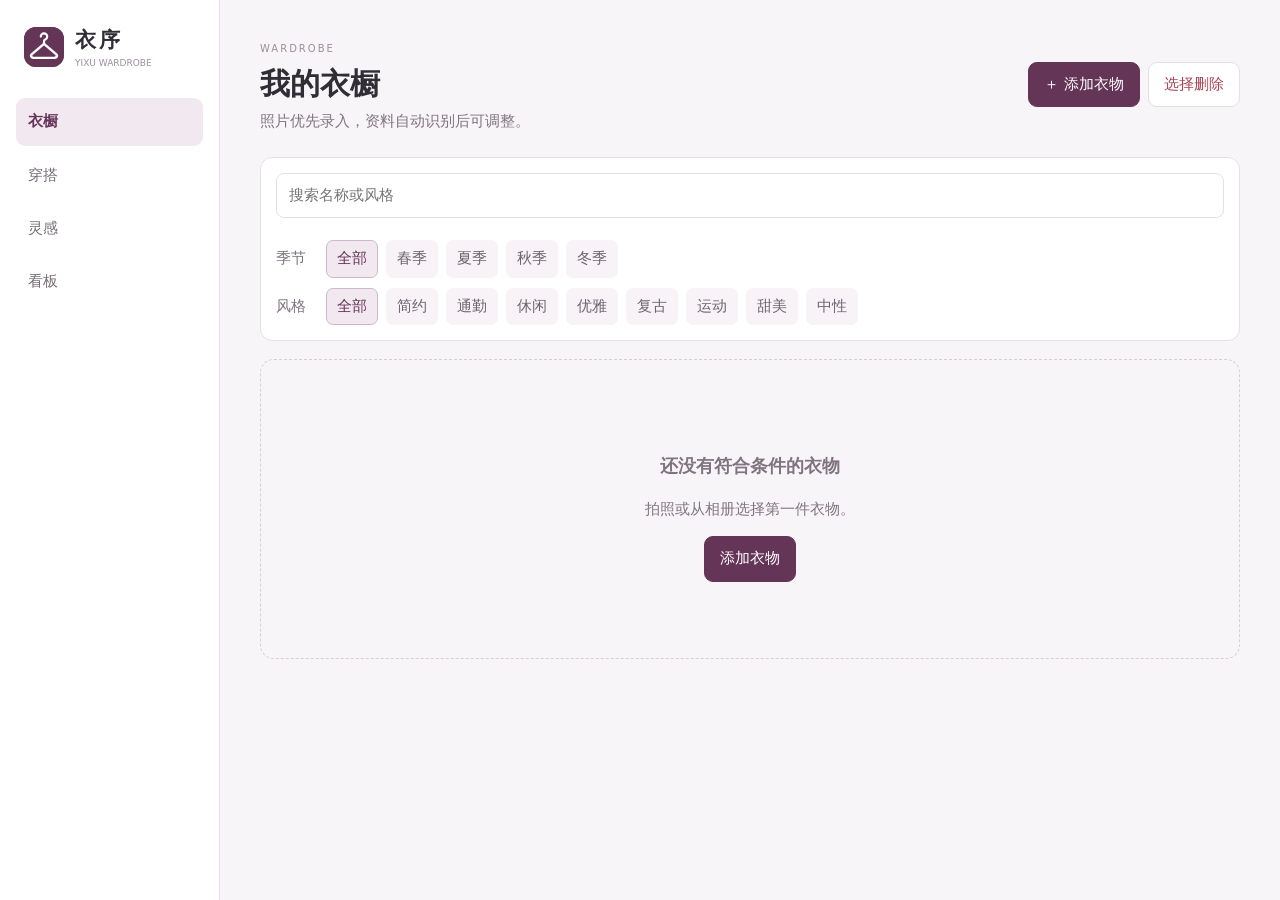
==== commit a3abe1a7: "Improve wardrobe cutout and selection controls" ====
--- a/衣序-离线版.html
+++ b/衣序-离线版.html
@@ -3,28 +3,32 @@
 <head>
 <meta charset="utf-8"><meta name="viewport" content="width=device-width,initial-scale=1,viewport-fit=cover">
 <meta name="theme-color" content="#653557"><title>衣序 · 离线衣橱</title>
-<link rel="icon" type="image/svg+xml" href="./app-icon-v2.svg"><link rel="icon" type="image/png" sizes="32x32" href="./favicon-v2-32.png"><link rel="apple-touch-icon" sizes="180x180" href="./apple-touch-icon-v2.png"><link rel="manifest" href="./manifest.webmanifest?v=2">
+<link rel="icon" type="image/svg+xml" href="./app-icon-v3.svg"><link rel="icon" type="image/png" sizes="32x32" href="./favicon-v3-32.png"><link rel="apple-touch-icon" sizes="180x180" href="./apple-touch-icon-v3.png"><link rel="manifest" href="./manifest.webmanifest?v=3">
 <style>
-:root{--p:#653557;--ph:#7d4a6d;--bg:#f7f5f7;--card:#fff;--text:#302d35;--muted:#807481;--line:#e7dfe7;--soft:#f2e8f0;--danger:#a74455}*{box-sizing:border-box}body{margin:0;background:var(--bg);color:var(--text);font:15px/1.55 system-ui,"PingFang SC","Microsoft YaHei",sans-serif}button,input,select,textarea{font:inherit}button{cursor:pointer}.shell{min-height:100vh;padding-left:220px}.side{position:fixed;inset:0 auto 0 0;width:220px;background:#fff;border-right:1px solid var(--line);padding:24px 16px;z-index:10}.brand{display:flex;gap:11px;align-items:center;margin:0 8px 28px}.mark{width:40px;height:40px;border-radius:12px;background:var(--p);color:#fff;display:grid;place-items:center;font-size:21px;overflow:hidden}.mark img{width:100%;height:100%;display:block}.brand b{font-size:21px;letter-spacing:3px}.brand small{display:block;color:#9b8f9a;font-size:9px}.nav{display:grid;gap:6px}.nav button,.bottom button{border:0;background:transparent;color:#766d77;border-radius:9px;padding:12px;text-align:left}.nav button.on,.bottom button.on{background:var(--soft);color:var(--p);font-weight:700}.main{padding:36px 40px 90px;max-width:1400px;margin:auto}.head{display:flex;align-items:center;justify-content:space-between;gap:16px;margin-bottom:24px}.head h1{font-size:30px;margin:2px 0}.head p{margin:0;color:var(--muted)}.eyebrow{font-size:10px;letter-spacing:2px;color:#9b8f9a}.btn{border:1px solid var(--line);background:#fff;color:var(--p);border-radius:9px;padding:10px 15px}.btn.primary{background:var(--p);border-color:var(--p);color:#fff}.filters{background:#fff;border:1px solid var(--line);border-radius:12px;padding:15px;margin-bottom:18px}.search{width:100%;border:1px solid var(--line);border-radius:8px;padding:10px 12px;margin-bottom:12px}.filter{display:flex;gap:8px;align-items:center;margin-top:10px;overflow:auto}.filter>span{color:var(--muted);min-width:42px}.chip{white-space:nowrap;border:1px solid transparent;background:#f7f3f6;color:#6e6570;border-radius:7px;padding:6px 10px}.chip.on{background:var(--soft);border-color:#cdb7c8;color:var(--p)}.grid{display:grid;grid-template-columns:repeat(4,minmax(0,1fr));gap:16px}.card{background:#fff;border:1px solid var(--line);border-radius:12px;overflow:hidden}.closet-groups{display:grid;gap:16px}.category-section{background:#fff;border:1px solid var(--line);border-radius:12px;padding:15px}.category-head{display:flex;align-items:center;justify-content:space-between;margin-bottom:12px}.category-head h2{font-size:17px;margin:0}.category-head span{color:var(--muted);font-size:13px}.category-rail{display:flex;gap:12px;overflow-x:auto;overscroll-behavior-inline:contain;scroll-snap-type:inline mandatory;scrollbar-width:thin;padding:1px 1px 8px;-webkit-overflow-scrolling:touch}.category-rail .card{flex:0 0 210px;scroll-snap-align:start}.photo{height:220px;background:#fff;padding:12px;display:grid;place-items:center}.photo img{width:100%;height:100%;object-fit:contain}.body{padding:13px;border-top:1px solid #f1ebf0}.body b,.body small{display:block}.body small{color:var(--muted)}.empty{min-height:300px;border:1px dashed #d9cdda;border-radius:14px;display:grid;place-items:center;text-align:center;color:var(--muted);padding:30px}.modal{position:fixed;inset:0;background:#2d253080;z-index:50;display:grid;place-items:center;padding:12px}.dialog{background:#fff;width:min(720px,100%);max-height:94vh;overflow:auto;border-radius:16px;padding:24px}.dialog h2{margin:0}.dialog .close{float:right;border:0;background:transparent;font-size:22px}.upload{border:1px dashed #cdbdca;border-radius:11px;padding:12px;text-align:center;background:#fbf8fb}.preview{height:230px}.preview img{width:100%;height:100%;object-fit:contain}.upload-actions{display:flex;justify-content:center;gap:8px;margin-top:10px;flex-wrap:wrap}.form{display:grid;grid-template-columns:1fr 1fr;gap:12px;margin-top:14px}.form label,.full{display:grid;gap:5px;color:#756a74}.form input,.form select,.full input,.full textarea{width:100%;border:1px solid var(--line);border-radius:8px;padding:9px;background:#fff}.checks{display:flex;gap:12px;flex-wrap:wrap;margin:14px 0}.actions{display:flex;justify-content:flex-end;gap:8px;margin-top:18px}.outfits{display:grid;grid-template-columns:repeat(3,1fr);gap:15px}.collage{height:240px;display:grid;grid-template-columns:1fr 1fr;padding:10px}.collage img{width:100%;height:100%;object-fit:contain}.tryon{display:grid;grid-template-columns:1fr 1.2fr;gap:18px}.stage{height:430px;border:1px solid var(--line);border-radius:13px;position:relative;background:linear-gradient(45deg,#f4eff3 25%,transparent 25%),linear-gradient(-45deg,#f4eff3 25%,transparent 25%);background-size:20px 20px;overflow:hidden}.person{position:absolute;inset:22px;margin:auto;width:48%;height:88%;opacity:.48}.layer{position:absolute;width:44%;height:34%;object-fit:contain}.l0{left:2%;top:4%}.l1{right:2%;top:28%}.l2{left:2%;bottom:4%}.l3{right:2%;bottom:4%}.picker{max-height:430px;overflow:auto}.picker h3{font-size:13px;color:var(--muted)}.minis{display:grid;grid-template-columns:repeat(3,1fr);gap:7px}.minis button{border:1px solid var(--line);border-radius:8px;background:#fff;padding:5px}.minis button.on{border-color:var(--p);background:var(--soft)}.minis img{width:100%;height:72px;object-fit:contain}.inspo{columns:3;column-gap:15px}.inspo .card{break-inside:avoid;margin-bottom:15px}.inspo .photo{height:auto;aspect-ratio:4/5}.inspo .photo img{object-fit:cover}.metrics{display:grid;grid-template-columns:repeat(4,1fr);gap:12px}.metric,.panel{background:#fff;border:1px solid var(--line);border-radius:11px;padding:17px}.metric span{display:block;color:var(--muted);font-size:12px}.metric strong{font-size:27px}.panels{display:grid;grid-template-columns:1fr 1fr;gap:15px;margin-top:16px}.panel.wide{grid-column:1/-1}.category-counts{display:grid;grid-template-columns:repeat(5,minmax(0,1fr));gap:10px}.category-count{border:1px solid var(--line);border-radius:9px;padding:12px}.category-count span{display:block;color:var(--muted);font-size:12px}.category-count strong{font-size:22px}.calendar-nav{display:flex;align-items:center;justify-content:space-between;gap:12px;margin-bottom:14px}.calendar-nav h2{margin:0;font-size:18px}.calendar-nav div{display:flex;gap:8px}.calendar-grid{display:grid;grid-template-columns:repeat(7,minmax(0,1fr));gap:7px}.weekday{text-align:center;color:var(--muted);font-size:12px;padding:5px}.calendar-blank{min-height:104px}.calendar-day{min-width:0;min-height:104px;border:1px solid var(--line);border-radius:9px;background:#fff;color:var(--text);padding:8px;text-align:left;display:flex;flex-direction:column;gap:6px;overflow:hidden}.calendar-day:hover,.calendar-day.has-look{border-color:#cdb7c8;background:#fbf8fb}.calendar-day>span{font-size:12px;color:var(--muted)}.calendar-day>small{margin:auto;color:var(--p);font-size:18px}.day-look{display:flex;flex:1;min-height:0;justify-content:center}.day-look img{width:34%;height:72px;object-fit:contain}.look-choices{display:grid;grid-template-columns:repeat(3,minmax(0,1fr));gap:10px;margin-top:14px}.look-choice{border:1px solid var(--line);border-radius:10px;background:#fff;padding:8px;color:var(--text)}.look-choice.on{border-color:var(--p);background:var(--soft)}.look-choice .collage{height:120px}.look-choice b{display:block;margin-top:5px}.row{display:flex;align-items:center;gap:10px;border-bottom:1px solid #f0eaf0;padding:8px 0}.row img{width:45px;height:45px;object-fit:contain}.danger{color:var(--danger);border:0;background:transparent}.bottom{display:none}.toast{position:fixed;left:50%;bottom:20px;transform:translateX(-50%);background:#352c34;color:#fff;padding:9px 14px;border-radius:8px;z-index:80}
+:root{--p:#653557;--ph:#7d4a6d;--bg:#f7f5f7;--card:#fff;--text:#302d35;--muted:#807481;--line:#e7dfe7;--soft:#f2e8f0;--danger:#a74455}*{box-sizing:border-box}body{margin:0;background:var(--bg);color:var(--text);font:15px/1.55 system-ui,"PingFang SC","Microsoft YaHei",sans-serif}button,input,select,textarea{font:inherit}button{cursor:pointer}.shell{min-height:100vh;padding-left:220px}.side{position:fixed;inset:0 auto 0 0;width:220px;background:#fff;border-right:1px solid var(--line);padding:24px 16px;z-index:10}.brand{display:flex;gap:11px;align-items:center;margin:0 8px 28px}.mark{width:40px;height:40px;border-radius:12px;background:var(--p);color:#fff;display:grid;place-items:center;font-size:21px;overflow:hidden}.mark img{width:100%;height:100%;display:block}.brand b{font-size:21px;letter-spacing:3px}.brand small{display:block;color:#9b8f9a;font-size:9px}.nav{display:grid;gap:6px}.nav button,.bottom button{border:0;background:transparent;color:#766d77;border-radius:9px;padding:12px;text-align:left}.nav button.on,.bottom button.on{background:var(--soft);color:var(--p);font-weight:700}.main{padding:36px 40px 90px;max-width:1400px;margin:auto}.head{display:flex;align-items:center;justify-content:space-between;gap:16px;margin-bottom:24px}.head h1{font-size:30px;margin:2px 0}.head p{margin:0;color:var(--muted)}.eyebrow{font-size:10px;letter-spacing:2px;color:#9b8f9a}.btn{border:1px solid var(--line);background:#fff;color:var(--p);border-radius:9px;padding:10px 15px}.btn.primary{background:var(--p);border-color:var(--p);color:#fff}.filters{background:#fff;border:1px solid var(--line);border-radius:12px;padding:15px;margin-bottom:18px}.search{width:100%;border:1px solid var(--line);border-radius:8px;padding:10px 12px;margin-bottom:12px}.filter{display:flex;gap:8px;align-items:center;margin-top:10px;overflow:auto}.filter>span{color:var(--muted);min-width:42px}.chip{white-space:nowrap;border:1px solid transparent;background:#f7f3f6;color:#6e6570;border-radius:7px;padding:6px 10px}.chip.on{background:var(--soft);border-color:#cdb7c8;color:var(--p)}.head-actions{display:flex;gap:8px;flex-wrap:wrap;margin-left:auto;justify-content:flex-end}.item-card{position:relative}.item-meta{border-top:1px solid #f1ebf0;padding:9px 11px;display:flex;align-items:center;gap:6px;flex-wrap:wrap;color:var(--muted);font-size:12px}.item-meta span{padding:0;color:#766d77;font-weight:500}.item-meta small{font-size:11px;color:#a0959f}.item-meta small+small:before{content:"·";margin-right:6px;color:#c6bcc5}.item-card[role="button"]{cursor:pointer}.item-card[role="button"] .photo{background:#fcfafc}.select-check{position:absolute;top:8px;right:8px;width:30px;height:30px;border:1px solid var(--line);border-radius:50%;background:#fff;color:var(--p);display:grid;place-items:center;z-index:2;box-shadow:0 2px 8px #352c3414}.select-check.on{background:var(--p);border-color:var(--p);color:#fff}.btn.delete-action{color:var(--danger)}.btn.delete-action.ready{background:var(--danger);border-color:var(--danger);color:#fff}.grid{display:grid;grid-template-columns:repeat(4,minmax(0,1fr));gap:16px}.card{background:#fff;border:1px solid var(--line);border-radius:12px;overflow:hidden}.closet-groups{display:grid;gap:16px}.category-section{background:#fff;border:1px solid var(--line);border-radius:12px;padding:15px}.category-head{display:flex;align-items:center;justify-content:space-between;margin-bottom:12px}.category-head h2{font-size:17px;margin:0}.category-head span{color:var(--muted);font-size:13px}.category-rail{display:flex;gap:12px;overflow-x:auto;overscroll-behavior-inline:contain;scroll-snap-type:inline mandatory;scrollbar-width:thin;padding:1px 1px 8px;-webkit-overflow-scrolling:touch}.category-rail .card{flex:0 0 210px;scroll-snap-align:start}.photo{height:220px;background:#fff;padding:12px;display:grid;place-items:center}.photo img{width:100%;height:100%;object-fit:contain}.body{padding:13px;border-top:1px solid #f1ebf0}.body b,.body small{display:block}.body small{color:var(--muted)}.empty{min-height:300px;border:1px dashed #d9cdda;border-radius:14px;display:grid;place-items:center;text-align:center;color:var(--muted);padding:30px}.modal{position:fixed;inset:0;background:#2d253080;z-index:50;display:grid;place-items:center;padding:12px}.dialog{background:#fff;width:min(720px,100%);max-height:94vh;overflow:auto;border-radius:16px;padding:24px}.dialog h2{margin:0}.dialog .close{float:right;border:0;background:transparent;font-size:22px}.upload{border:1px dashed #cdbdca;border-radius:11px;padding:12px;text-align:center;background:#fbf8fb}.preview{height:230px}.preview img{width:100%;height:100%;object-fit:contain}.upload-actions{display:flex;justify-content:center;gap:8px;margin-top:10px;flex-wrap:wrap}.form{display:grid;grid-template-columns:1fr 1fr;gap:12px;margin-top:14px}.form label,.full{display:grid;gap:5px;color:#756a74}.form input,.form select,.full input,.full textarea{width:100%;border:1px solid var(--line);border-radius:8px;padding:9px;background:#fff}.checks{display:flex;gap:12px;flex-wrap:wrap;margin:14px 0}.actions{display:flex;justify-content:flex-end;gap:8px;margin-top:18px}.outfits{display:grid;grid-template-columns:repeat(3,1fr);gap:15px}.collage{height:240px;display:grid;grid-template-columns:1fr 1fr;padding:10px}.collage img{width:100%;height:100%;object-fit:contain}.tryon{display:grid;grid-template-columns:1fr 1.2fr;gap:18px}.stage{height:430px;border:1px solid var(--line);border-radius:13px;position:relative;background:linear-gradient(45deg,#f4eff3 25%,transparent 25%),linear-gradient(-45deg,#f4eff3 25%,transparent 25%);background-size:20px 20px;overflow:hidden}.person{position:absolute;inset:22px;margin:auto;width:48%;height:88%;opacity:.48}.layer{position:absolute;width:44%;height:34%;object-fit:contain}.l0{left:2%;top:4%}.l1{right:2%;top:28%}.l2{left:2%;bottom:4%}.l3{right:2%;bottom:4%}.picker{max-height:430px;overflow:auto}.picker h3{font-size:13px;color:var(--muted)}.minis{display:grid;grid-template-columns:repeat(3,1fr);gap:7px}.minis button{border:1px solid var(--line);border-radius:8px;background:#fff;padding:5px}.minis button.on{border-color:var(--p);background:var(--soft)}.minis img{width:100%;height:72px;object-fit:contain}.inspo{columns:3;column-gap:15px}.inspo .card{break-inside:avoid;margin-bottom:15px}.inspo .photo{height:auto;aspect-ratio:4/5}.inspo .photo img{object-fit:cover}.metrics{display:grid;grid-template-columns:repeat(4,1fr);gap:12px}.metric,.panel{background:#fff;border:1px solid var(--line);border-radius:11px;padding:17px}.metric span{display:block;color:var(--muted);font-size:12px}.metric strong{font-size:27px}.panels{display:grid;grid-template-columns:1fr 1fr;gap:15px;margin-top:16px}.panel.wide{grid-column:1/-1}.category-counts{display:grid;grid-template-columns:repeat(5,minmax(0,1fr));gap:10px}.category-count{border:1px solid var(--line);border-radius:9px;padding:12px}.category-count span{display:block;color:var(--muted);font-size:12px}.category-count strong{font-size:22px}.calendar-nav{display:flex;align-items:center;justify-content:space-between;gap:12px;margin-bottom:14px}.calendar-nav h2{margin:0;font-size:18px}.calendar-nav div{display:flex;gap:8px}.calendar-grid{display:grid;grid-template-columns:repeat(7,minmax(0,1fr));gap:7px}.weekday{text-align:center;color:var(--muted);font-size:12px;padding:5px}.calendar-blank{min-height:104px}.calendar-day{min-width:0;min-height:104px;border:1px solid var(--line);border-radius:9px;background:#fff;color:var(--text);padding:8px;text-align:left;display:flex;flex-direction:column;gap:6px;overflow:hidden}.calendar-day:hover,.calendar-day.has-look{border-color:#cdb7c8;background:#fbf8fb}.calendar-day>span{font-size:12px;color:var(--muted)}.calendar-day>small{margin:auto;color:var(--p);font-size:18px}.day-look{display:flex;flex:1;min-height:0;justify-content:center}.day-look img{width:34%;height:72px;object-fit:contain}.look-choices{display:grid;grid-template-columns:repeat(3,minmax(0,1fr));gap:10px;margin-top:14px}.look-choice{border:1px solid var(--line);border-radius:10px;background:#fff;padding:8px;color:var(--text)}.look-choice.on{border-color:var(--p);background:var(--soft)}.look-choice .collage{height:120px}.look-choice b{display:block;margin-top:5px}.row{display:flex;align-items:center;gap:10px;border-bottom:1px solid #f0eaf0;padding:8px 0}.row img{width:45px;height:45px;object-fit:contain}.danger{color:var(--danger);border:0;background:transparent}.bottom{display:none}.toast{position:fixed;left:50%;bottom:20px;transform:translateX(-50%);background:#352c34;color:#fff;padding:9px 14px;border-radius:8px;z-index:80}
 @media(max-width:800px){.shell{padding-left:0}.side{display:none}.main{padding:24px 15px 88px}.bottom{display:grid;position:fixed;bottom:0;left:0;right:0;height:68px;background:#fff;border-top:1px solid var(--line);grid-template-columns:repeat(4,1fr);z-index:20}.bottom button{text-align:center;font-size:12px;padding:5px}.head{align-items:flex-start;flex-wrap:wrap}.head .btn{flex:none}.grid{grid-template-columns:repeat(2,1fr);gap:10px}.category-section{padding:13px}.category-rail{margin-right:-13px;padding-right:13px}.category-rail .card{flex-basis:155px}.category-rail .photo{height:150px}.photo{height:165px}.form,.tryon,.panels{grid-template-columns:1fr}.outfits{grid-template-columns:1fr}.stage{height:350px}.metrics{grid-template-columns:1fr 1fr}.category-counts{grid-template-columns:repeat(3,minmax(0,1fr))}.calendar-grid{gap:4px}.calendar-blank,.calendar-day{min-height:68px}.calendar-day{padding:5px}.day-look img{height:42px}.look-choices{grid-template-columns:repeat(2,minmax(0,1fr))}.inspo{columns:2}.picker{max-height:330px}}@media(max-width:430px){.inspo{columns:1}.minis{grid-template-columns:repeat(2,1fr)}.category-counts{grid-template-columns:repeat(2,minmax(0,1fr))}.weekday{font-size:10px}.calendar-day>span{font-size:10px}.calendar-day>small{font-size:15px}}
 </style></head>
-<body><div class="shell"><aside class="side"><div class="brand"><span class="mark"><img src="./app-icon-v2.svg" alt="衣架图标"></span><span><b>衣序</b><small>YIXU WARDROBE</small></span></div><nav class="nav" id="sideNav"></nav></aside><main class="main" id="app"></main><nav class="bottom" id="bottomNav"></nav></div><div id="overlay"></div><script>
+<body><div class="shell"><aside class="side"><div class="brand"><span class="mark"><img src="./app-icon-v3.svg" alt="衣架图标"></span><span><b>衣序</b><small>YIXU WARDROBE</small></span></div><nav class="nav" id="sideNav"></nav></aside><main class="main" id="app"></main><nav class="bottom" id="bottomNav"></nav></div><div id="overlay"></div><script src="./background-removal.bundle.js"></script><script>
 const CATS=['上衣','裤装','半身裙','连衣裙','外套','鞋履','包袋','配饰','其他'],SEAS=['春季','夏季','秋季','冬季'],STYLES=['简约','通勤','休闲','优雅','复古','运动','甜美','中性'],THICK=['轻薄','适中','厚实'];
-let page='closet',items=[],outfits=[],inspirations=[],dailyLooks=[],season='',style='',query='',draft=null,selected=[],calendarCursor=new Date(new Date().getFullYear(),new Date().getMonth(),1);const app=document.querySelector('#app'),overlay=document.querySelector('#overlay');
+let page='closet',items=[],outfits=[],inspirations=[],dailyLooks=[],season='',style='',query='',draft=null,selected=[],deleteMode=false,selectedForDelete=[],calendarCursor=new Date(new Date().getFullYear(),new Date().getMonth(),1);const app=document.querySelector('#app'),overlay=document.querySelector('#overlay');
 function db(){return new Promise((ok,no)=>{const q=indexedDB.open('yixu-standalone',2);q.onupgradeneeded=()=>['items','outfits','inspirations','dailyLooks'].forEach(s=>q.result.objectStoreNames.contains(s)||q.result.createObjectStore(s,{keyPath:'id'}));q.onsuccess=()=>ok(q.result);q.onerror=()=>no(q.error)})}
 async function all(store){const d=await db();return new Promise((ok,no)=>{const q=d.transaction(store).objectStore(store).getAll();q.onsuccess=()=>ok(q.result);q.onerror=()=>no(q.error)})}async function put(store,value){const d=await db();return new Promise((ok,no)=>{const q=d.transaction(store,'readwrite').objectStore(store).put(value);q.onsuccess=ok;q.onerror=()=>no(q.error)})}async function del(store,id){const d=await db();return new Promise(ok=>{const q=d.transaction(store,'readwrite').objectStore(store).delete(id);q.onsuccess=ok})}
 async function load(){[items,outfits,inspirations,dailyLooks]=await Promise.all([all('items'),all('outfits'),all('inspirations'),all('dailyLooks')]);render()}
 const nav=[['closet','衣橱'],['outfits','穿搭'],['inspiration','灵感'],['dashboard','看板']];function navs(){for(const id of ['sideNav','bottomNav'])document.querySelector('#'+id).innerHTML=nav.map(([k,v])=>`<button class="${page===k?'on':''}" onclick="go('${k}')">${v}</button>`).join('')}function go(p){page=p;navs();render()}
-function esc(v=''){return String(v).replace(/[&<>"']/g,c=>({'&':'&amp;','<':'&lt;','>':'&gt;','"':'&quot;',"'":'&#39;'}[c]))}function url(blob){return URL.createObjectURL(blob)}function toast(s){const n=document.createElement('div');n.className='toast';n.textContent=s;document.body.append(n);setTimeout(()=>n.remove(),1800)}
+function esc(v=''){return String(v).replace(/[&<>"']/g,c=>({'&':'&amp;','<':'&lt;','>':'&gt;','"':'&quot;',"'":'&#39;'}[c]))}function url(blob){return URL.createObjectURL(blob)}function toast(s,duration=1800){const n=document.createElement('div');n.className='toast';n.textContent=s;document.body.append(n);if(duration)setTimeout(()=>n.remove(),duration);return n}
 function head(en,title,copy,action=''){return `<div class="head"><div><span class="eyebrow">${en}</span><h1>${title}</h1><p>${copy}</p></div>${action}</div>`}
 function render(){navs();if(page==='closet')closet();if(page==='outfits')outfitPage();if(page==='inspiration')inspoPage();if(page==='dashboard')dashboard()}
-function itemCard(x){return `<article class="card"><div class="photo"><img src="${url(x.image)}"></div><div class="body"><b>${esc(x.category)}</b><small>${esc(x.color)} · ${esc(x.seasons.join(' / ')||'未设季节')}</small><small>${esc(x.styles.join(' / ')||'未设风格')}</small><button class="danger" onclick="removeItem('${x.id}')">删除</button></div></article>`}
-function closet(){const result=items.filter(x=>(!query||[x.name,x.category,...x.styles].join(' ').toLowerCase().includes(query.toLowerCase()))&&(!season||x.seasons.includes(season))&&(!style||x.styles.includes(style))),groups=CATS.map(category=>({category,list:result.filter(x=>x.category===category)})).filter(x=>x.list.length);app.innerHTML=head('WARDROBE','我的衣橱','照片优先录入，资料自动识别后可调整。','<button class="btn primary" onclick="addItem()">＋ 添加衣物</button>')+`<section class="filters"><input class="search" placeholder="搜索名称或风格" value="${esc(query)}" oninput="query=this.value;closet()"><div class="filter"><span>季节</span>${['',...SEAS].map(x=>`<button class="chip ${season===x?'on':''}" onclick="season='${x}';closet()">${x||'全部'}</button>`).join('')}</div><div class="filter"><span>风格</span>${['',...STYLES].map(x=>`<button class="chip ${style===x?'on':''}" onclick="style='${x}';closet()">${x||'全部'}</button>`).join('')}</div></section>`+(groups.length?`<div class="closet-groups">${groups.map(g=>`<section class="category-section"><div class="category-head"><h2>${esc(g.category)}</h2><span>${g.list.length} 件 · 左右滑动</span></div><div class="category-rail" aria-label="${esc(g.category)}衣物">${g.list.map(itemCard).join('')}</div></section>`).join('')}</div>`:`<div class="empty"><div><h3>还没有符合条件的衣物</h3><p>拍照或从相册选择第一件衣物。</p><button class="btn primary" onclick="addItem()">添加衣物</button></div></div>`)}
+function itemCard(x){const chosen=selectedForDelete.includes(x.id);return `<article class="card item-card" ${deleteMode?`role="button" tabindex="0" onclick="toggleDeleteItem('${x.id}')" onkeydown="if(event.key==='Enter'||event.key===' '){event.preventDefault();toggleDeleteItem('${x.id}')}" aria-pressed="${chosen}"`:''}>${deleteMode?`<span class="select-check ${chosen?'on':''}" aria-hidden="true">${chosen?'✓':''}</span>`:''}<div class="photo"><img src="${url(x.image)}" alt="${esc(x.category)}"></div><div class="item-meta"><span>${esc(x.category)}</span>${x.color?`<small>${esc(x.color)}</small>`:''}${x.seasons.length?`<small>${esc(x.seasons.join(' / '))}</small>`:''}</div></article>`}
+function toggleDeleteMode(){deleteMode=!deleteMode;selectedForDelete=[];closet()}
+function toggleDeleteItem(id){selectedForDelete=selectedForDelete.includes(id)?selectedForDelete.filter(x=>x!==id):[...selectedForDelete,id];closet()}
+async function deleteSelectedItems(){if(!selectedForDelete.length)return toast('请先选择要删除的衣物');if(!confirm(`确定删除选中的 ${selectedForDelete.length} 件衣物吗？`))return;for(const id of selectedForDelete)await del('items',id);deleteMode=false;selectedForDelete=[];await load();toast('已删除选中衣物')}
+function closet(){const result=items.filter(x=>(!query||[x.name,x.category,...x.styles].join(' ').toLowerCase().includes(query.toLowerCase()))&&(!season||x.seasons.includes(season))&&(!style||x.styles.includes(style))),groups=CATS.map(category=>({category,list:result.filter(x=>x.category===category)})).filter(x=>x.list.length);app.innerHTML=head('WARDROBE','我的衣橱','照片优先录入，资料自动识别后可调整。',`<div class="head-actions"><button class="btn primary" onclick="addItem()">＋ 添加衣物</button>${deleteMode?`<button class="btn" onclick="toggleDeleteMode()">取消</button><button class="btn delete-action ${selectedForDelete.length?'ready':''}" onclick="deleteSelectedItems()">删除已选${selectedForDelete.length?` (${selectedForDelete.length})`:''}</button>`:'<button class="btn delete-action" onclick="toggleDeleteMode()">选择删除</button>'}</div>`)+`<section class="filters"><input class="search" placeholder="搜索名称或风格" value="${esc(query)}" oninput="query=this.value;closet()"><div class="filter"><span>季节</span>${['',...SEAS].map(x=>`<button class="chip ${season===x?'on':''}" onclick="season='${x}';closet()">${x||'全部'}</button>`).join('')}</div><div class="filter"><span>风格</span>${['',...STYLES].map(x=>`<button class="chip ${style===x?'on':''}" onclick="style='${x}';closet()">${x||'全部'}</button>`).join('')}</div></section>`+(groups.length?`<div class="closet-groups">${groups.map(g=>`<section class="category-section"><div class="category-head"><h2>${esc(g.category)}</h2><span>${g.list.length} 件 · 左右滑动</span></div><div class="category-rail" aria-label="${esc(g.category)}衣物">${g.list.map(itemCard).join('')}</div></section>`).join('')}</div>`:`<div class="empty"><div><h3>还没有符合条件的衣物</h3><p>拍照或从相册选择第一件衣物。</p><button class="btn primary" onclick="addItem()">添加衣物</button></div></div>`)}
 function addItem(){draft={category:'',color:'',seasons:[],styles:[],thickness:'',brand:'',price:'',purchaseDate:'',notes:'',image:null};itemModal()}
-function itemModal(){overlay.innerHTML=`<div class="modal"><section class="dialog"><button class="close" onclick="closeModal()">×</button><h2>添加衣物</h2><p>纯色背景会在本机自动透明化；背景复杂时保留原图，避免损伤衣物。</p><div class="upload">${draft.image?`<div class="preview"><img src="${url(draft.image)}"></div>`:'<div class="preview" style="display:grid;place-items:center">添加衣物照片 *</div>'}<div class="upload-actions"><label class="btn">从相册选择<input hidden type="file" accept="image/*" onchange="pickPhoto(this.files[0])"></label><label class="btn">拍照<input hidden type="file" accept="image/*" capture="environment" onchange="pickPhoto(this.files[0])"></label></div></div><div class="form"><label>分类<select onchange="draft.category=this.value">${opts(CATS,draft.category)}</select></label><label>颜色<input value="${esc(draft.color)}" onchange="draft.color=this.value"></label><label>薄厚<select onchange="draft.thickness=this.value">${opts(THICK,draft.thickness)}</select></label><label>风格<select onchange="draft.styles=this.value?[this.value]:[]">${opts(STYLES,draft.styles[0])}</select></label><label>品牌<input value="${esc(draft.brand)}" onchange="draft.brand=this.value"></label><label>购买价格<input type="number" min="0" value="${draft.price}" onchange="draft.price=this.value"></label><label>购买日期<input type="date" value="${draft.purchaseDate}" onchange="draft.purchaseDate=this.value"></label></div><div class="checks">${SEAS.map(s=>`<label><input type="checkbox" ${draft.seasons.includes(s)?'checked':''} onchange="this.checked?draft.seasons.push('${s}'):draft.seasons=draft.seasons.filter(x=>x!=='${s}')">${s}</label>`).join('')}</div><label class="full">备注<textarea onchange="draft.notes=this.value">${esc(draft.notes)}</textarea></label><div class="actions"><button class="btn" onclick="closeModal()">取消</button><button class="btn primary" onclick="saveItem()">保存衣物</button></div></section></div>`}
+function itemModal(){overlay.innerHTML=`<div class="modal"><section class="dialog"><button class="close" onclick="closeModal()">×</button><h2>添加衣物</h2><p>照片会在本机使用 AI 自动识别衣物并生成透明底图，完成后仍可手动调整资料。</p><div class="upload">${draft.image?`<div class="preview"><img src="${url(draft.image)}"></div>`:'<div class="preview" style="display:grid;place-items:center">添加衣物照片 *</div>'}<div class="upload-actions"><label class="btn">从相册选择<input hidden type="file" accept="image/*" onchange="pickPhoto(this.files[0])"></label><label class="btn">拍照<input hidden type="file" accept="image/*" capture="environment" onchange="pickPhoto(this.files[0])"></label></div></div><div class="form"><label>分类<select onchange="draft.category=this.value">${opts(CATS,draft.category)}</select></label><label>颜色<input value="${esc(draft.color)}" onchange="draft.color=this.value"></label><label>薄厚<select onchange="draft.thickness=this.value">${opts(THICK,draft.thickness)}</select></label><label>风格<select onchange="draft.styles=this.value?[this.value]:[]">${opts(STYLES,draft.styles[0])}</select></label><label>品牌<input value="${esc(draft.brand)}" onchange="draft.brand=this.value"></label><label>购买价格<input type="number" min="0" value="${draft.price}" onchange="draft.price=this.value"></label><label>购买日期<input type="date" value="${draft.purchaseDate}" onchange="draft.purchaseDate=this.value"></label></div><div class="checks">${SEAS.map(s=>`<label><input type="checkbox" ${draft.seasons.includes(s)?'checked':''} onchange="this.checked?draft.seasons.push('${s}'):draft.seasons=draft.seasons.filter(x=>x!=='${s}')">${s}</label>`).join('')}</div><label class="full">备注<textarea onchange="draft.notes=this.value">${esc(draft.notes)}</textarea></label><div class="actions"><button class="btn" onclick="closeModal()">取消</button><button class="btn primary" onclick="saveItem()">保存衣物</button></div></section></div>`}
 function opts(arr,value){return '<option value="">请选择</option>'+arr.map(x=>`<option ${x===value?'selected':''}>${x}</option>`).join('')}
-async function pickPhoto(file){if(!file)return;toast('正在本机处理照片…');const out=await processImage(file);Object.assign(draft,out.tags,{image:out.image,name:out.tags.color+out.tags.category});itemModal();toast(out.cutoutApplied?'已完成透明化和基础识别':'背景较复杂，已保留原图并完成基础识别')}
-async function processImage(file){const bm=await createImageBitmap(file),scale=Math.min(1,1200/Math.max(bm.width,bm.height)),c=document.createElement('canvas');c.width=Math.max(1,Math.round(bm.width*scale));c.height=Math.max(1,Math.round(bm.height*scale));const x=c.getContext('2d',{willReadFrequently:true});x.drawImage(bm,0,0,c.width,c.height);bm.close();const d=x.getImageData(0,0,c.width,c.height),p=d.data,w=c.width,h=c.height,original=new Uint8ClampedArray(p),step=Math.max(1,Math.floor(Math.min(w,h)/80)),samples=[];for(let xx=0;xx<w;xx+=step){samples.push([p[xx*4],p[xx*4+1],p[xx*4+2]]);let i=((h-1)*w+xx)*4;samples.push([p[i],p[i+1],p[i+2]])}for(let yy=0;yy<h;yy+=step){let i=yy*w*4;samples.push([p[i],p[i+1],p[i+2]]);i=(yy*w+w-1)*4;samples.push([p[i],p[i+1],p[i+2]])}const bg=[0,1,2].map(k=>samples.reduce((sum,v)=>sum+v[k],0)/samples.length),spread=Math.sqrt(samples.reduce((sum,v)=>sum+Math.pow(v[0]-bg[0],2)+Math.pow(v[1]-bg[1],2)+Math.pow(v[2]-bg[2],2),0)/samples.length),threshold=Math.max(22,Math.min(48,18+spread*.9));let cutoutApplied=false;if(spread<32){const seen=new Uint8Array(w*h),queue=new Int32Array(w*h);let head=0,tail=0,removed=0;const add=(xx,yy)=>{const pos=yy*w+xx;if(seen[pos])return;const i=pos*4,dist=Math.hypot(p[i]-bg[0],p[i+1]-bg[1],p[i+2]-bg[2]);if(dist<=threshold){seen[pos]=1;queue[tail++]=pos}};for(let xx=0;xx<w;xx++){add(xx,0);add(xx,h-1)}for(let yy=0;yy<h;yy++){add(0,yy);add(w-1,yy)}while(head<tail){const pos=queue[head++],xx=pos%w,yy=(pos/w)|0;removed++;if(xx>0)add(xx-1,yy);if(xx<w-1)add(xx+1,yy);if(yy>0)add(xx,yy-1);if(yy<h-1)add(xx,yy+1)}const ratio=removed/(w*h);if(ratio>=.08&&ratio<=.9){cutoutApplied=true;for(let pos=0;pos<seen.length;pos++)if(seen[pos]){const i=pos*4,dist=Math.hypot(p[i]-bg[0],p[i+1]-bg[1],p[i+2]-bg[2]),edge=threshold*.72;p[i+3]=dist<=edge?0:Math.round(255*(dist-edge)/(threshold-edge))}}}if(!cutoutApplied)p.set(original);x.putImageData(d,0,0);let R=0,G=0,B=0,n=0,minX=w,maxX=0,minY=h,maxY=0;for(let yy=0;yy<h;yy++)for(let xx=0;xx<w;xx++){const i=(yy*w+xx)*4;if(p[i+3]>90){R+=p[i];G+=p[i+1];B+=p[i+2];n++;minX=Math.min(minX,xx);maxX=Math.max(maxX,xx);minY=Math.min(minY,yy);maxY=Math.max(maxY,yy)}}R/=Math.max(1,n);G/=Math.max(1,n);B/=Math.max(1,n);const colors=[['黑色',30,30,30],['白色',235,235,235],['灰色',135,135,135],['米色',210,195,165],['棕色',115,74,48],['红色',180,55,58],['粉色',220,145,165],['绿色',70,130,85],['蓝色',65,105,170],['紫色',120,80,145]];let color=colors.sort((a,b)=>Math.hypot(R-a[1],G-a[2],B-a[3])-Math.hypot(R-b[1],G-b[2],B-b[3]))[0][0],ratio=(maxX-minX)/Math.max(1,maxY-minY),category=ratio>1.35?'配饰':ratio<.42?'裤装':'上衣',thickness=category==='外套'?'厚实':category.includes('裙')?'轻薄':'适中',seasons=thickness==='厚实'?['秋季','冬季']:thickness==='轻薄'?['春季','夏季']:['春季','秋季'],styles=[(R+G+B)/3>185?'简约':(R+G+B)/3<80?'通勤':'休闲'];const image=await new Promise(ok=>c.toBlob(ok,'image/png'));return{image,cutoutApplied,tags:{category,color,thickness,seasons,styles}}}
+async function pickPhoto(file){if(!file)return;const note=toast('正在加载本机 AI 抠图模型…',0);try{const out=await processImage(file,(key,current,total)=>{const pct=total?Math.round(current/total*100):0;note.textContent=key.startsWith('compute')?'正在本机识别衣物…':`首次加载 AI 抠图模型 ${pct}%`});Object.assign(draft,out.tags,{image:out.image,name:out.tags.color+out.tags.category});itemModal();toast(out.aiApplied?'AI 抠图和基础识别已完成':out.cutoutApplied?'已完成透明化和基础识别':'已保留原图并完成基础识别')}catch(e){console.error(e);toast('图片处理失败，请更换照片重试')}finally{note.remove()}}
+async function processImage(file,onProgress){if(window.yixuRemoveBackground){try{const image=await window.yixuRemoveBackground(file,onProgress),analyzed=await fallbackProcessImage(image,false);return{...analyzed,image,aiApplied:true,cutoutApplied:true}}catch(e){console.warn('AI cutout failed, using local fallback',e)}}return fallbackProcessImage(file,true)}
+async function fallbackProcessImage(file,applyCutout=true){const bm=await createImageBitmap(file),scale=Math.min(1,1200/Math.max(bm.width,bm.height)),c=document.createElement('canvas');c.width=Math.max(1,Math.round(bm.width*scale));c.height=Math.max(1,Math.round(bm.height*scale));const x=c.getContext('2d',{willReadFrequently:true});x.drawImage(bm,0,0,c.width,c.height);bm.close();const d=x.getImageData(0,0,c.width,c.height),p=d.data,w=c.width,h=c.height,original=new Uint8ClampedArray(p),step=Math.max(1,Math.floor(Math.min(w,h)/80)),samples=[];for(let xx=0;xx<w;xx+=step){samples.push([p[xx*4],p[xx*4+1],p[xx*4+2]]);let i=((h-1)*w+xx)*4;samples.push([p[i],p[i+1],p[i+2]])}for(let yy=0;yy<h;yy+=step){let i=yy*w*4;samples.push([p[i],p[i+1],p[i+2]]);i=(yy*w+w-1)*4;samples.push([p[i],p[i+1],p[i+2]])}const bg=[0,1,2].map(k=>samples.reduce((sum,v)=>sum+v[k],0)/samples.length),spread=Math.sqrt(samples.reduce((sum,v)=>sum+Math.pow(v[0]-bg[0],2)+Math.pow(v[1]-bg[1],2)+Math.pow(v[2]-bg[2],2),0)/samples.length),threshold=Math.max(22,Math.min(48,18+spread*.9));let cutoutApplied=false;if(applyCutout&&spread<32){const seen=new Uint8Array(w*h),queue=new Int32Array(w*h);let head=0,tail=0,removed=0;const add=(xx,yy)=>{const pos=yy*w+xx;if(seen[pos])return;const i=pos*4,dist=Math.hypot(p[i]-bg[0],p[i+1]-bg[1],p[i+2]-bg[2]);if(dist<=threshold){seen[pos]=1;queue[tail++]=pos}};for(let xx=0;xx<w;xx++){add(xx,0);add(xx,h-1)}for(let yy=0;yy<h;yy++){add(0,yy);add(w-1,yy)}while(head<tail){const pos=queue[head++],xx=pos%w,yy=(pos/w)|0;removed++;if(xx>0)add(xx-1,yy);if(xx<w-1)add(xx+1,yy);if(yy>0)add(xx,yy-1);if(yy<h-1)add(xx,yy+1)}const ratio=removed/(w*h);if(ratio>=.08&&ratio<=.9){cutoutApplied=true;for(let pos=0;pos<seen.length;pos++)if(seen[pos]){const i=pos*4,dist=Math.hypot(p[i]-bg[0],p[i+1]-bg[1],p[i+2]-bg[2]),edge=threshold*.72;p[i+3]=dist<=edge?0:Math.round(255*(dist-edge)/(threshold-edge))}}}if(!cutoutApplied)p.set(original);x.putImageData(d,0,0);let R=0,G=0,B=0,n=0,minX=w,maxX=0,minY=h,maxY=0;for(let yy=0;yy<h;yy++)for(let xx=0;xx<w;xx++){const i=(yy*w+xx)*4;if(p[i+3]>90){R+=p[i];G+=p[i+1];B+=p[i+2];n++;minX=Math.min(minX,xx);maxX=Math.max(maxX,xx);minY=Math.min(minY,yy);maxY=Math.max(maxY,yy)}}R/=Math.max(1,n);G/=Math.max(1,n);B/=Math.max(1,n);const colors=[['黑色',30,30,30],['白色',235,235,235],['灰色',135,135,135],['米色',210,195,165],['棕色',115,74,48],['红色',180,55,58],['粉色',220,145,165],['绿色',70,130,85],['蓝色',65,105,170],['紫色',120,80,145]];let color=colors.sort((a,b)=>Math.hypot(R-a[1],G-a[2],B-a[3])-Math.hypot(R-b[1],G-b[2],B-b[3]))[0][0],ratio=(maxX-minX)/Math.max(1,maxY-minY),category=ratio>1.35?'配饰':ratio<.42?'裤装':'上衣',thickness=category==='外套'?'厚实':category.includes('裙')?'轻薄':'适中',seasons=thickness==='厚实'?['秋季','冬季']:thickness==='轻薄'?['春季','夏季']:['春季','秋季'],styles=[(R+G+B)/3>185?'简约':(R+G+B)/3<80?'通勤':'休闲'];const image=await new Promise(ok=>c.toBlob(ok,'image/png'));return{image,cutoutApplied,tags:{category,color,thickness,seasons,styles}}}
 async function saveItem(){if(!draft.image)return toast('请先添加照片');if(!draft.category)return toast('请选择分类');draft.id=crypto.randomUUID();draft.createdAt=new Date().toISOString();draft.price=draft.price?Number(draft.price):null;await put('items',draft);closeModal();await load();toast('衣物已保存')}
 async function removeItem(id){if(!confirm('确定删除这件衣物吗？'))return;await del('items',id);await load()}
 function closeModal(){overlay.innerHTML=''}
